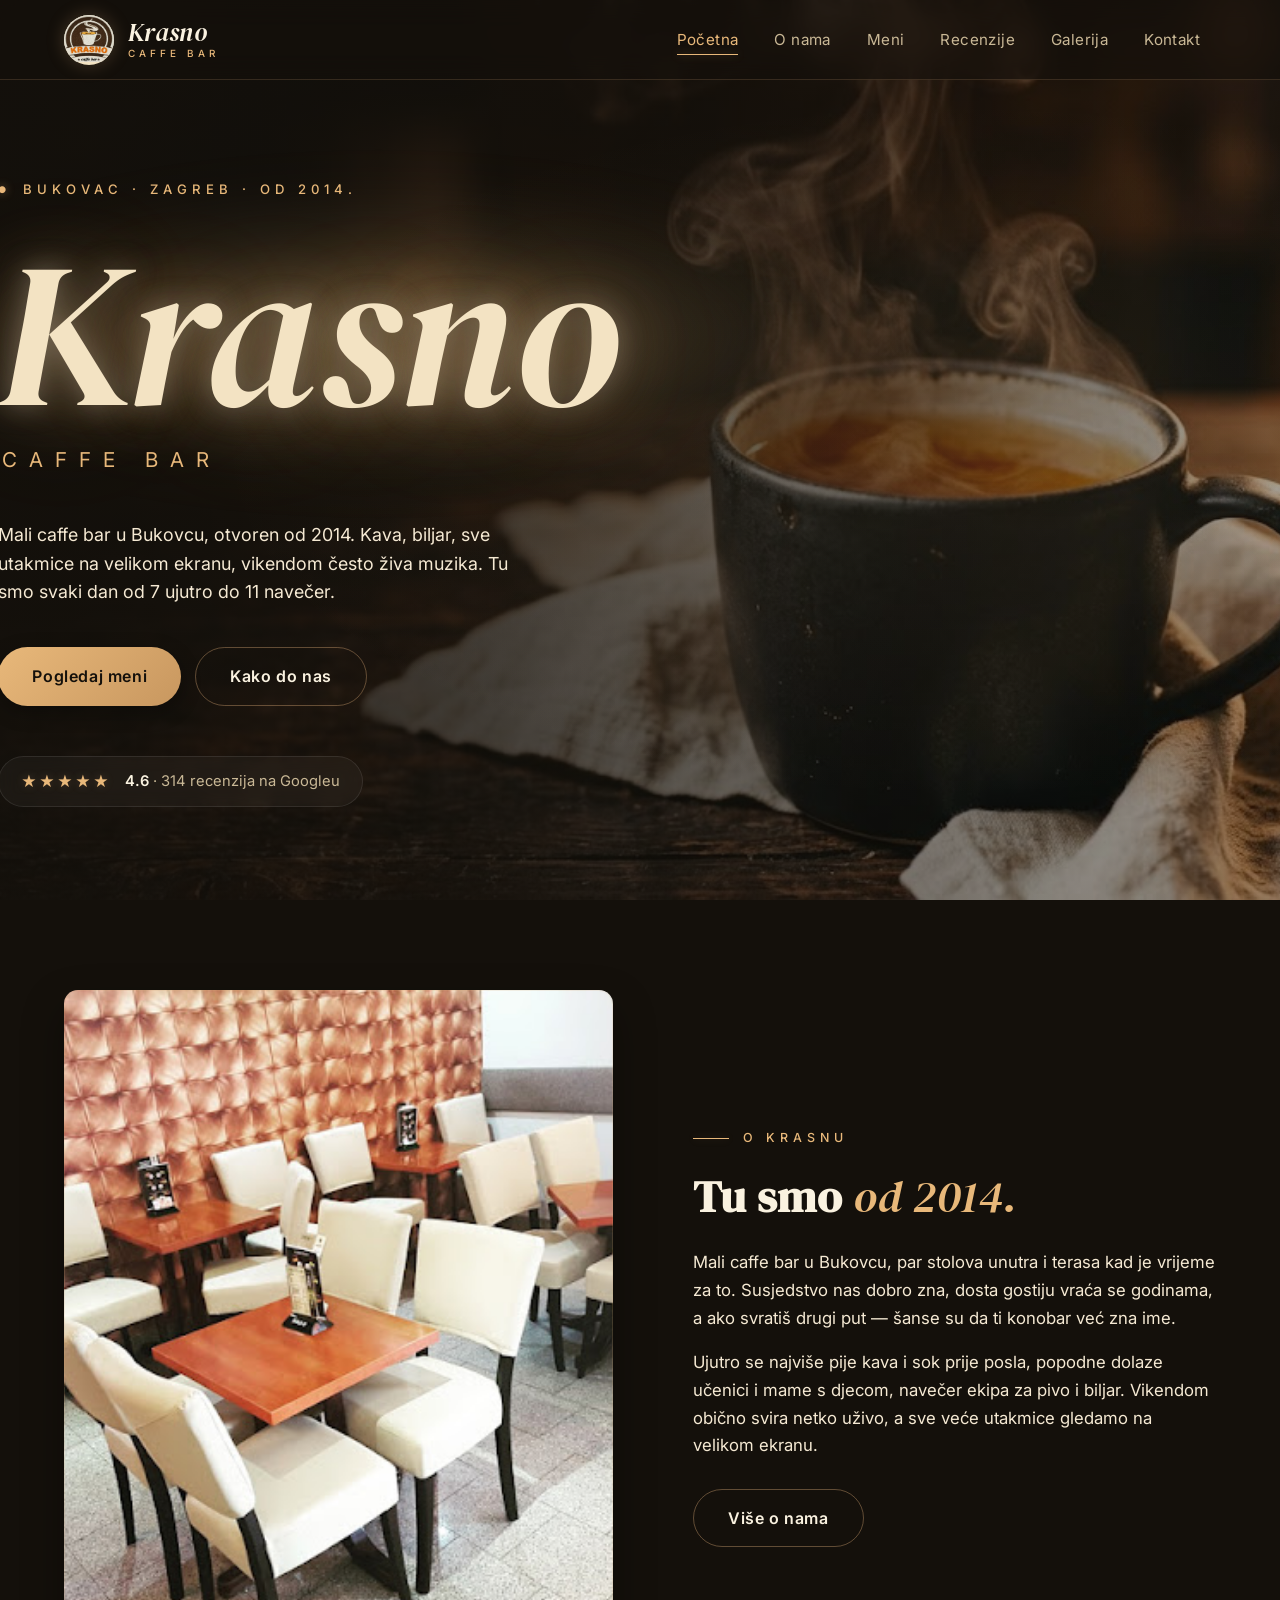
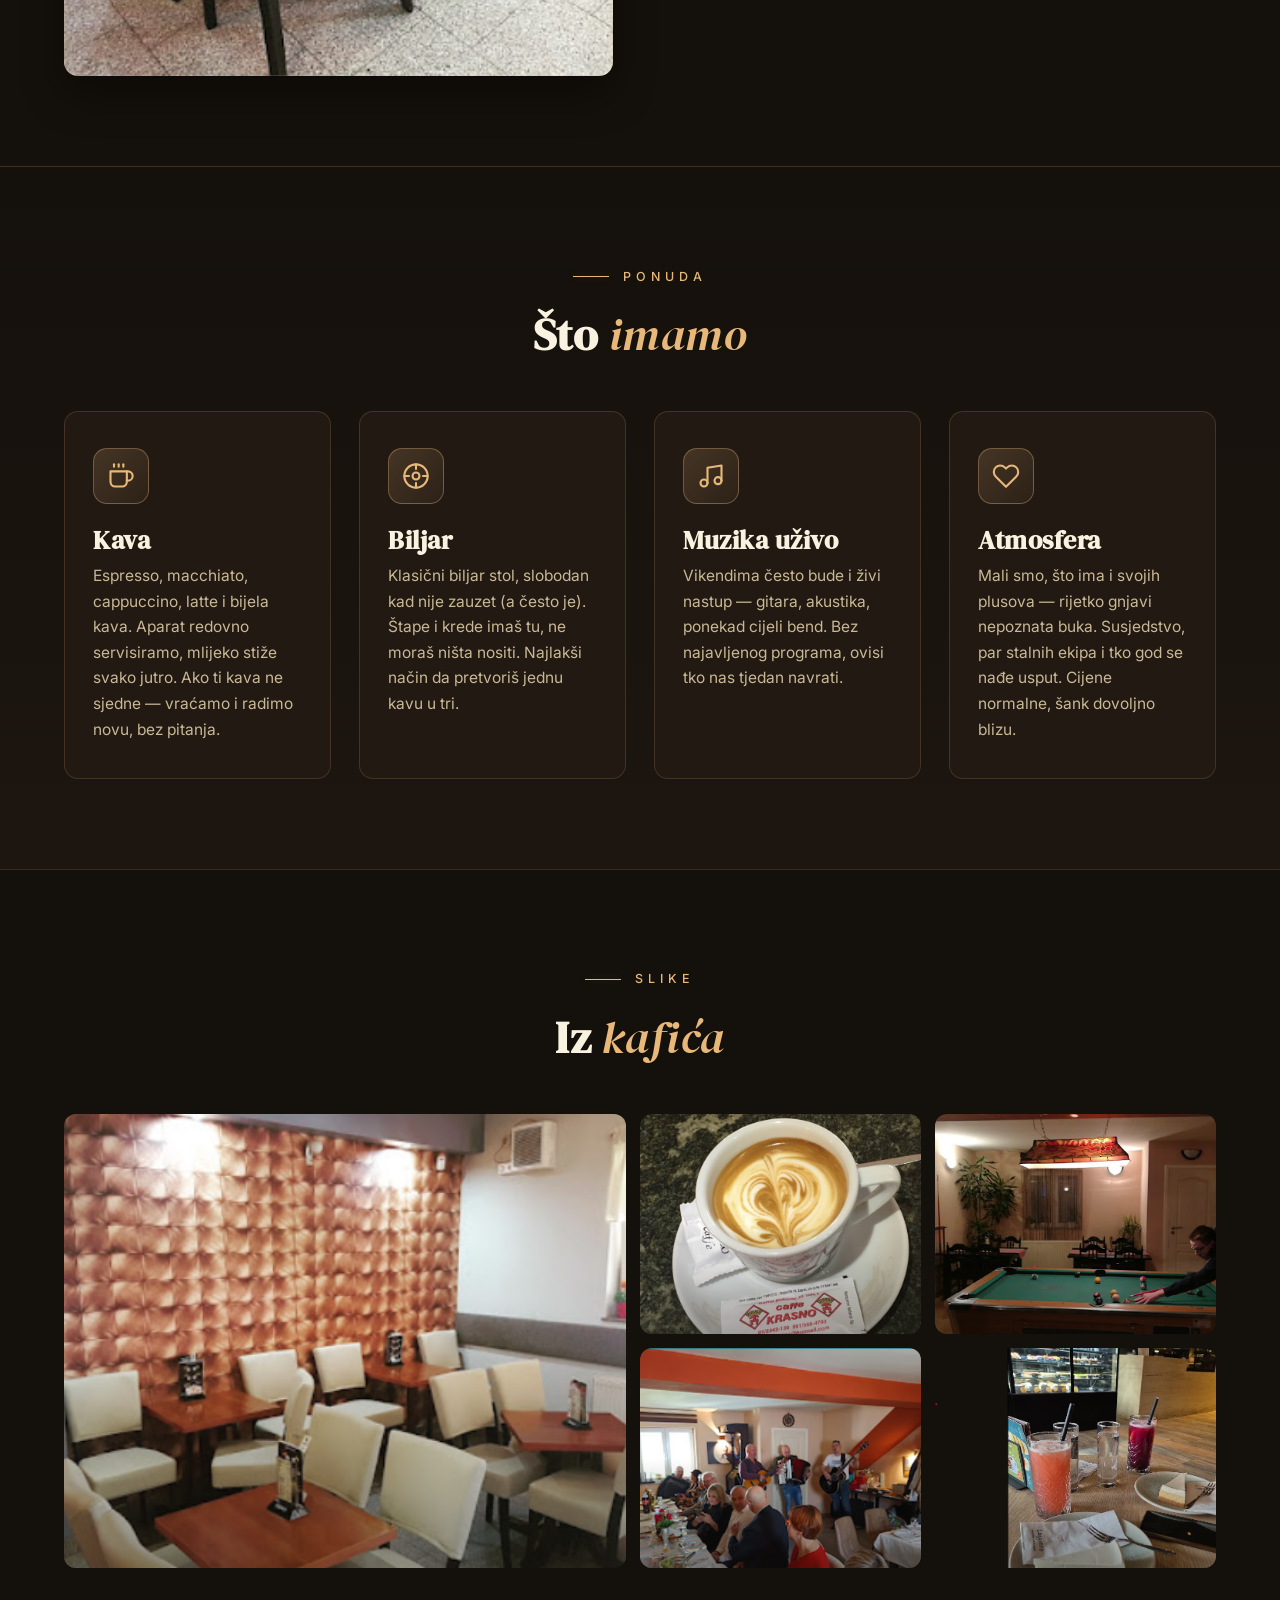
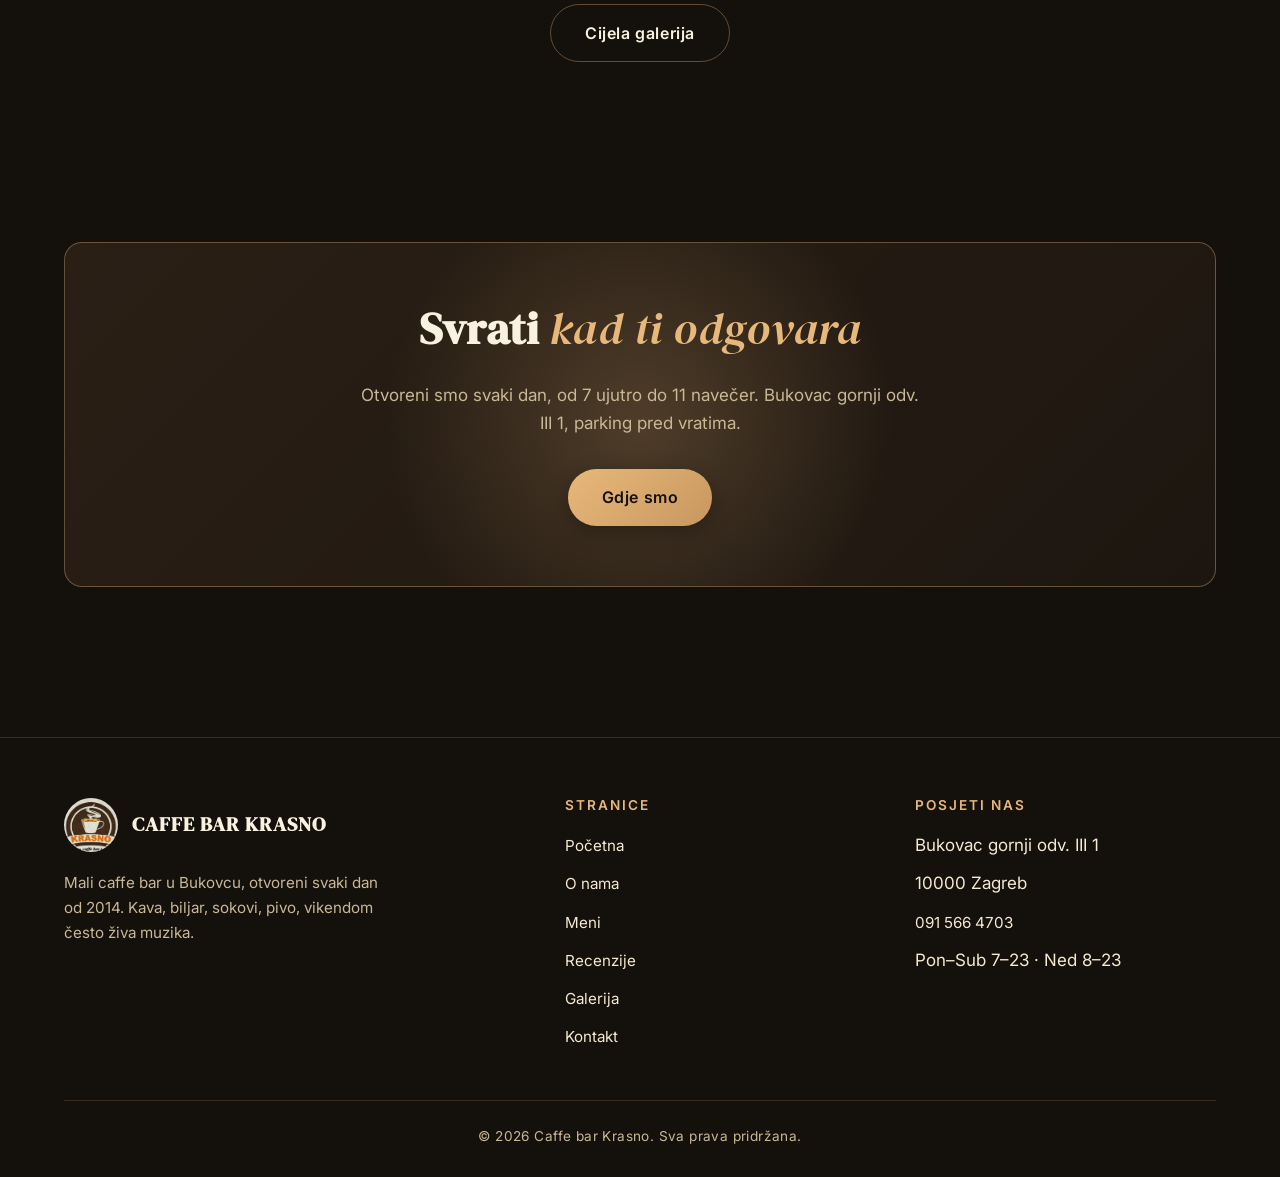
==== caffe_bar_krasno_pravi/index.html @ 18a25521 "Add files via upload" ====
<!DOCTYPE html>
<html lang="hr">
<head>
  <meta charset="UTF-8">
  <meta name="viewport" content="width=device-width, initial-scale=1.0">
  <title>Caffe bar Krasno — Bukovac, Zagreb</title>
  <meta name="description" content="Caffe bar Krasno u Bukovcu — kava, biljar, dobra glazba i ekipa koja te pamti. Otvoreno svaki dan.">
  <link rel="icon" href="logo.png">
  <link rel="apple-touch-icon" href="logo.png">
  <meta name="theme-color" content="#14100b">
  <link rel="preload" as="image" href="hero.jpg" fetchpriority="high">
  <link rel="preconnect" href="https://fonts.googleapis.com">
  <link rel="preconnect" href="https://fonts.gstatic.com" crossorigin>
  <link href="https://fonts.googleapis.com/css2?family=DM+Serif+Display:ital@0;1&family=Inter:wght@400;500;600;700&display=swap" rel="stylesheet">
  <link rel="stylesheet" href="css/style.css">
</head>
<body>

<nav class="nav">
  <div class="nav-inner">
    <a class="brand" href="index.html">
      <span class="brand-logo"><img src="logo.png" alt="Caffe bar Krasno logo"></span>
      <div class="brand-text">
        <span class="brand-name">Krasno</span>
        <span class="brand-sub">Caffe Bar</span>
      </div>
    </a>
    <ul class="nav-links" id="navLinks">
      <li><a href="index.html" class="active">Početna</a></li>
      <li><a href="o-nama.html">O nama</a></li>
      <li><a href="meni.html">Meni</a></li>
      <li><a href="recenzije.html">Recenzije</a></li>
      <li><a href="galerija.html">Galerija</a></li>
      <li><a href="kontakt.html">Kontakt</a></li>
    </ul>
    <button class="menu-toggle" aria-label="Otvori meni" aria-expanded="false" aria-controls="navLinks">
      <span></span><span></span><span></span>
    </button>
  </div>
</nav>

<header class="hero">
  <div class="container">
    <div class="hero-content">
      <span class="hero-eyebrow">Bukovac · Zagreb · Od 2014.</span>
      <h1>Krasno</h1>
      <span class="hero-subtitle">Caffe Bar</span>
      <p class="hero-sub">Mali caffe bar u Bukovcu, otvoren od 2014. Kava, biljar, sve utakmice na velikom ekranu, vikendom često živa muzika. Tu smo svaki dan od 7 ujutro do 11 navečer.</p>
      <div class="hero-cta">
        <a href="meni.html" class="btn btn-primary">Pogledaj meni</a>
        <a href="kontakt.html" class="btn btn-ghost">Kako do nas</a>
      </div>
      <div class="hero-rating">
        <div class="rating-stars">★★★★★</div>
        <div class="rating-text"><strong>4.6</strong> · 314 recenzija na Googleu</div>
      </div>
    </div>
  </div>
</header>

<section class="intro">
  <div class="container">
    <div class="intro-grid">
      <div class="intro-img-wrap" data-reveal>
        <img src="gallery/interior-tables.png" alt="Interijer Caffe bara Krasno">
      </div>
      <div class="intro-text" data-reveal>
        <span class="section-eyebrow">O Krasnu</span>
        <h2>Tu smo <em>od 2014.</em></h2>
        <p>Mali caffe bar u Bukovcu, par stolova unutra i terasa kad je vrijeme za to. Susjedstvo nas dobro zna, dosta gostiju vraća se godinama, a ako svratiš drugi put — šanse su da ti konobar već zna ime.</p>
        <p>Ujutro se najviše pije kava i sok prije posla, popodne dolaze učenici i mame s djecom, navečer ekipa za pivo i biljar. Vikendom obično svira netko uživo, a sve veće utakmice gledamo na velikom ekranu.</p>
        <a href="o-nama.html" class="btn btn-ghost" style="margin-top: 12px;">Više o nama</a>
      </div>
    </div>
  </div>
</section>

<section class="features">
  <div class="container">
    <div class="center-text" data-reveal>
      <span class="section-eyebrow" style="justify-content:center; display:inline-flex;">Ponuda</span>
      <h2>Što <em>imamo</em></h2>
    </div>
    <div class="features-grid">
      <div class="feature-card" data-reveal>
        <div class="feature-icon">
          <svg viewBox="0 0 24 24" fill="none" stroke="currentColor" stroke-width="1.8" stroke-linecap="round" stroke-linejoin="round"><path d="M17 8h1a4 4 0 0 1 0 8h-1"/><path d="M3 8h14v9a4 4 0 0 1-4 4H7a4 4 0 0 1-4-4Z"/><line x1="6" y1="2" x2="6" y2="4"/><line x1="10" y1="2" x2="10" y2="4"/><line x1="14" y1="2" x2="14" y2="4"/></svg>
        </div>
        <h3>Kava</h3>
        <p>Espresso, macchiato, cappuccino, latte i bijela kava. Aparat redovno servisiramo, mlijeko stiže svako jutro. Ako ti kava ne sjedne — vraćamo i radimo novu, bez pitanja.</p>
      </div>
      <div class="feature-card" data-reveal>
        <div class="feature-icon">
          <svg viewBox="0 0 24 24" fill="none" stroke="currentColor" stroke-width="1.8" stroke-linecap="round" stroke-linejoin="round"><circle cx="12" cy="12" r="10"/><circle cx="12" cy="12" r="3"/><path d="M12 2v4M12 18v4M2 12h4M18 12h4"/></svg>
        </div>
        <h3>Biljar</h3>
        <p>Klasični biljar stol, slobodan kad nije zauzet (a često je). Štape i krede imaš tu, ne moraš ništa nositi. Najlakši način da pretvoriš jednu kavu u tri.</p>
      </div>
      <div class="feature-card" data-reveal>
        <div class="feature-icon">
          <svg viewBox="0 0 24 24" fill="none" stroke="currentColor" stroke-width="1.8" stroke-linecap="round" stroke-linejoin="round"><path d="M9 18V5l12-2v13"/><circle cx="6" cy="18" r="3"/><circle cx="18" cy="16" r="3"/></svg>
        </div>
        <h3>Muzika uživo</h3>
        <p>Vikendima često bude i živi nastup — gitara, akustika, ponekad cijeli bend. Bez najavljenog programa, ovisi tko nas tjedan navrati.</p>
      </div>
      <div class="feature-card" data-reveal>
        <div class="feature-icon">
          <svg viewBox="0 0 24 24" fill="none" stroke="currentColor" stroke-width="1.8" stroke-linecap="round" stroke-linejoin="round"><path d="M20.84 4.61a5.5 5.5 0 0 0-7.78 0L12 5.67l-1.06-1.06a5.5 5.5 0 0 0-7.78 7.78l1.06 1.06L12 21.23l7.78-7.78 1.06-1.06a5.5 5.5 0 0 0 0-7.78z"/></svg>
        </div>
        <h3>Atmosfera</h3>
        <p>Mali smo, što ima i svojih plusova — rijetko gnjavi nepoznata buka. Susjedstvo, par stalnih ekipa i tko god se nađe usput. Cijene normalne, šank dovoljno blizu.</p>
      </div>
    </div>
  </div>
</section>

<section>
  <div class="container">
    <div class="center-text" data-reveal>
      <span class="section-eyebrow" style="justify-content:center; display:inline-flex;">Slike</span>
      <h2>Iz <em>kafića</em></h2>
    </div>
    <div class="peek-grid" data-reveal>
      <a href="galerija.html"><img src="gallery/interior-wall.png" alt="Interijer"></a>
      <a href="galerija.html"><img src="gallery/latte-heart.png" alt="Latte art"></a>
      <a href="galerija.html"><img src="gallery/billiard.png" alt="Biljar"></a>
      <a href="galerija.html"><img src="gallery/live-music.png" alt="Živa glazba"></a>
      <a href="galerija.html"><img src="gallery/juices-cake.png" alt="Sokovi i kolač"></a>
    </div>
    <div class="center-text" style="margin-top: 36px;">
      <a href="galerija.html" class="btn btn-ghost">Cijela galerija</a>
    </div>
  </div>
</section>

<section>
  <div class="container">
    <div class="cta-banner" data-reveal>
      <h2>Svrati <em>kad ti odgovara</em></h2>
      <p>Otvoreni smo svaki dan, od 7 ujutro do 11 navečer. Bukovac gornji odv. III 1, parking pred vratima.</p>
      <a href="kontakt.html" class="btn btn-primary">Gdje smo</a>
    </div>
  </div>
</section>

<footer class="footer">
  <div class="container">
    <div class="footer-grid">
      <div>
        <div class="footer-brand-block">
          <img src="logo.png" alt="Krasno logo">
          <strong>Caffe bar Krasno</strong>
        </div>
        <p>Mali caffe bar u Bukovcu, otvoreni svaki dan od 2014. Kava, biljar, sokovi, pivo, vikendom često živa muzika.</p>
      </div>
      <div>
        <h4>Stranice</h4>
        <ul>
          <li><a href="index.html">Početna</a></li>
          <li><a href="o-nama.html">O nama</a></li>
          <li><a href="meni.html">Meni</a></li>
          <li><a href="recenzije.html">Recenzije</a></li>
          <li><a href="galerija.html">Galerija</a></li>
          <li><a href="kontakt.html">Kontakt</a></li>
        </ul>
      </div>
      <div>
        <h4>Posjeti nas</h4>
        <ul>
          <li>Bukovac gornji odv. III 1</li>
          <li>10000 Zagreb</li>
          <li><a href="tel:+385915664703">091 566 4703</a></li>
          <li>Pon–Sub 7–23 · Ned 8–23</li>
        </ul>
      </div>
    </div>
    <div class="footer-bottom">
      © <span id="year"></span> Caffe bar Krasno. Sva prava pridržana.
    </div>
  </div>
</footer>

<script defer src="js/main.js"></script>
<script>document.getElementById('year').textContent = new Date().getFullYear();</script>
</body>
</html>
---- caffe_bar_krasno_pravi/css/style.css ----
/* ============================================
   Caffe bar Krasno — Stilski list
   ============================================ */

:root {
  --bg-deep: #14100b;
  --bg-dark: #1d1610;
  --bg-medium: #2a1f15;
  --bg-card: #221912;
  --cream: #f3e3c3;
  --cream-soft: #faf2e0;
  --cream-dim: #e8d4ac;
  --amber: #d4a574;
  --amber-bright: #e8b87a;
  --gold: #c8975f;
  --gold-deep: #a87842;
  --text-on-dark: #f5e9d3;
  --text-on-dark-muted: #c9b896;
  --text-on-light: #2a1f15;
  --text-on-light-muted: #6b563f;
  --accent: #8b6f47;
  --line: rgba(212, 165, 116, 0.18);
  --line-strong: rgba(212, 165, 116, 0.4);
  --glow: rgba(232, 184, 122, 0.45);
  --glow-soft: rgba(232, 184, 122, 0.22);
  --shadow-card: 0 18px 40px rgba(0, 0, 0, 0.35);

  --font-serif: 'DM Serif Display', Georgia, serif;
  --font-sans: 'Inter', system-ui, -apple-system, 'Segoe UI', Roboto, sans-serif;

  --maxw: 1200px;
  --nav-h: 80px;
}

* { box-sizing: border-box; }

html { scroll-behavior: smooth; }

body {
  margin: 0;
  font-family: var(--font-sans);
  background: var(--bg-deep);
  color: var(--text-on-dark);
  line-height: 1.65;
  font-size: 17px;
  -webkit-font-smoothing: antialiased;
  -moz-osx-font-smoothing: grayscale;
  overflow-x: hidden;
}

img { max-width: 100%; display: block; }

a { color: var(--amber-bright); text-decoration: none; transition: color 0.25s ease; }
a:hover { color: var(--cream-soft); }

h1, h2, h3, h4 {
  font-family: var(--font-serif);
  font-weight: 600;
  color: var(--cream-soft);
  letter-spacing: 0.5px;
  margin: 0 0 0.6em;
  line-height: 1.15;
}

h1 { font-size: clamp(2.4rem, 6vw, 4.5rem); }
h2 { font-size: clamp(1.9rem, 4vw, 2.8rem); }
h3 { font-size: clamp(1.3rem, 2.5vw, 1.6rem); }

p { margin: 0 0 1em; }

.container {
  width: 100%;
  max-width: var(--maxw);
  margin: 0 auto;
  padding: 0 24px;
}

/* ============= NAVBAR ============= */
.nav {
  position: fixed;
  top: 0; left: 0; right: 0;
  z-index: 100;
  height: var(--nav-h);
  background: rgba(20, 16, 11, 0.65);
  backdrop-filter: blur(14px);
  -webkit-backdrop-filter: blur(14px);
  border-bottom: 1px solid var(--line);
  transition: background 0.3s ease, border-color 0.3s ease;
}
.nav.scrolled {
  background: rgba(20, 16, 11, 0.92);
  border-bottom-color: var(--line-strong);
}
.nav-inner {
  height: 100%;
  display: flex;
  align-items: center;
  justify-content: space-between;
  max-width: var(--maxw);
  margin: 0 auto;
  padding: 0 24px;
}
.brand {
  display: flex;
  align-items: center;
  gap: 14px;
  text-decoration: none;
}
.brand-logo {
  width: 50px;
  height: 50px;
  border-radius: 50%;
  overflow: hidden;
  background: var(--cream);
  box-shadow: 0 0 18px rgba(212, 165, 116, 0.25);
  flex-shrink: 0;
  position: relative;
}
.brand-logo img {
  position: absolute;
  width: 128%;
  height: 128%;
  left: 50%;
  top: 46%;
  transform: translate(-50%, -50%);
  object-fit: contain;
}
.brand-text {
  display: flex;
  flex-direction: column;
  line-height: 1;
}
.brand-name {
  font-family: var(--font-serif);
  font-style: italic;
  font-size: 1.55rem;
  font-weight: 400;
  color: var(--cream-soft);
  letter-spacing: 0.3px;
}
.brand-sub {
  font-family: var(--font-sans);
  font-size: 0.62rem;
  letter-spacing: 4px;
  text-transform: uppercase;
  color: var(--amber-bright);
  margin-top: 4px;
  font-weight: 500;
}

.nav-links {
  display: flex;
  align-items: center;
  gap: 4px;
  list-style: none;
  padding: 0;
  margin: 0;
}
.nav-links a {
  color: var(--text-on-dark-muted);
  font-size: 0.95rem;
  letter-spacing: 0.4px;
  padding: 10px 16px;
  border-radius: 8px;
  position: relative;
  transition: color 0.25s ease;
}
.nav-links a:hover { color: var(--cream-soft); }
.nav-links a.active {
  color: var(--amber-bright);
}
.nav-links a.active::after {
  content: '';
  position: absolute;
  left: 16px; right: 16px; bottom: 4px;
  height: 1px;
  background: var(--amber-bright);
  box-shadow: 0 0 8px var(--glow);
}

.menu-toggle {
  display: none;
  width: 44px; height: 44px;
  border: 1px solid var(--line-strong);
  background: transparent;
  border-radius: 10px;
  cursor: pointer;
  position: relative;
}
.menu-toggle span {
  position: absolute;
  left: 11px; right: 11px;
  height: 2px;
  background: var(--cream);
  border-radius: 2px;
  transition: transform 0.3s ease, opacity 0.2s ease, top 0.3s ease;
}
.menu-toggle span:nth-child(1) { top: 14px; }
.menu-toggle span:nth-child(2) { top: 21px; }
.menu-toggle span:nth-child(3) { top: 28px; }
.menu-toggle.open span:nth-child(1) { top: 21px; transform: rotate(45deg); }
.menu-toggle.open span:nth-child(2) { opacity: 0; }
.menu-toggle.open span:nth-child(3) { top: 21px; transform: rotate(-45deg); }

@media (max-width: 880px) {
  .menu-toggle { display: block; }
  .nav-links {
    position: fixed;
    top: var(--nav-h);
    left: 0; right: 0;
    flex-direction: column;
    align-items: stretch;
    gap: 0;
    padding: 16px;
    background: rgba(20, 16, 11, 0.98);
    backdrop-filter: blur(16px);
    border-bottom: 1px solid var(--line-strong);
    transform: translateY(-120%);
    transition: transform 0.35s ease;
  }
  .nav-links.open { transform: translateY(0); }
  .nav-links a {
    padding: 16px 18px;
    font-size: 1.05rem;
    border-radius: 10px;
  }
  .nav-links a.active::after { display: none; }
  .nav-links a.active { background: rgba(212, 165, 116, 0.1); }
}

/* ============= GUMBI ============= */
.btn {
  display: inline-flex;
  align-items: center;
  justify-content: center;
  gap: 10px;
  padding: 15px 34px;
  font-family: var(--font-sans);
  font-size: 1rem;
  font-weight: 600;
  letter-spacing: 0.6px;
  border: none;
  border-radius: 50px;
  cursor: pointer;
  text-decoration: none;
  transition: transform 0.25s ease, box-shadow 0.3s ease, background 0.3s ease;
  white-space: nowrap;
  user-select: none;
}
.btn:active { transform: translateY(0) scale(0.98); }

.btn-primary {
  background: linear-gradient(135deg, var(--amber-bright), var(--gold));
  color: var(--bg-deep);
  box-shadow: 0 6px 20px rgba(0, 0, 0, 0.3), 0 0 0 0 var(--glow-soft);
}
.btn-primary:hover {
  transform: translateY(-2px);
  box-shadow: 0 10px 30px rgba(0, 0, 0, 0.4), 0 0 25px var(--glow);
  color: var(--bg-deep);
}

.btn-ghost {
  background: transparent;
  color: var(--cream-soft);
  border: 1.5px solid var(--line-strong);
}
.btn-ghost:hover {
  border-color: var(--amber-bright);
  color: var(--amber-bright);
  box-shadow: 0 0 22px var(--glow-soft);
  transform: translateY(-2px);
}

/* ============= HERO ============= */
.hero {
  position: relative;
  min-height: 100vh;
  padding-top: var(--nav-h);
  display: flex;
  align-items: center;
  overflow: hidden;
  isolation: isolate;
}
.hero::before {
  content: '';
  position: absolute;
  inset: 0;
  background: url('../hero.jpg') center/cover no-repeat;
  z-index: -2;
}
.hero::after {
  content: '';
  position: absolute;
  inset: 0;
  background:
    radial-gradient(ellipse at 75% 50%, rgba(232, 184, 122, 0.08), transparent 55%),
    linear-gradient(105deg, rgba(20, 16, 11, 0.96) 0%, rgba(20, 16, 11, 0.78) 45%, rgba(20, 16, 11, 0.35) 100%);
  z-index: -1;
}
.hero > .container {
  max-width: 1440px;
}
.hero-content {
  max-width: 760px;
  padding: 60px 0;
}
@media (min-width: 1100px) {
  .hero-content { margin-left: -2vw; }
}
.hero-eyebrow {
  display: inline-flex;
  align-items: center;
  gap: 12px;
  font-size: 0.82rem;
  font-weight: 500;
  letter-spacing: 5px;
  text-transform: uppercase;
  color: var(--amber-bright);
  margin-bottom: 36px;
  opacity: 0;
  animation: fadeUp 0.9s 0.1s ease forwards;
}
.hero-eyebrow::before {
  content: '●';
  font-size: 0.7em;
  color: var(--amber-bright);
  text-shadow: 0 0 10px var(--glow);
  line-height: 1;
}
.hero h1 {
  font-size: clamp(5rem, 16vw, 13rem);
  margin: 0 0 12px;
  color: var(--cream);
  position: relative;
  isolation: isolate;
  font-style: italic;
  font-weight: 400;
  letter-spacing: -0.5px;
  line-height: 0.95;
  text-shadow:
    0 0 28px rgba(243, 227, 195, 0.35),
    0 0 70px rgba(232, 184, 122, 0.32),
    0 0 130px rgba(232, 184, 122, 0.2),
    0 4px 30px rgba(0, 0, 0, 0.55);
  opacity: 0;
  animation: fadeUp 1s 0.25s ease forwards;
}
.hero h1::before {
  content: '';
  position: absolute;
  inset: -16% -12%;
  background: radial-gradient(ellipse at center, rgba(232, 184, 122, 0.42) 0%, rgba(232, 184, 122, 0.16) 38%, transparent 68%);
  z-index: -1;
  filter: blur(40px);
  pointer-events: none;
  animation: glowPulse 6s ease-in-out infinite;
}
@keyframes glowPulse {
  0%, 100% { opacity: 0.85; transform: scale(1); }
  50%      { opacity: 1; transform: scale(1.06); }
}
.hero-subtitle {
  display: block;
  font-family: var(--font-sans);
  font-size: clamp(1rem, 1.6vw, 1.4rem);
  letter-spacing: 12px;
  text-transform: uppercase;
  color: var(--amber-bright);
  font-weight: 400;
  margin-bottom: 44px;
  padding-left: 4px;
  opacity: 0;
  animation: fadeUp 1s 0.4s ease forwards;
}
.hero-sub {
  font-size: clamp(1rem, 1.4vw, 1.15rem);
  color: var(--text-on-dark);
  max-width: 520px;
  margin-bottom: 40px;
  line-height: 1.6;
  opacity: 0;
  animation: fadeUp 1s 0.55s ease forwards;
}
.hero-cta {
  display: flex;
  gap: 14px;
  flex-wrap: wrap;
  opacity: 0;
  animation: fadeUp 1s 0.7s ease forwards;
}
.hero-rating {
  display: inline-flex;
  align-items: center;
  gap: 14px;
  background: rgba(255, 255, 255, 0.035);
  border: 1px solid rgba(255, 255, 255, 0.09);
  padding: 12px 22px;
  border-radius: 50px;
  margin-top: 50px;
  backdrop-filter: blur(8px);
  -webkit-backdrop-filter: blur(8px);
  opacity: 0;
  animation: fadeUp 1s 0.85s ease forwards;
}
.rating-stars {
  color: var(--amber-bright);
  letter-spacing: 2px;
  font-size: 0.95rem;
  text-shadow: 0 0 10px var(--glow-soft);
}
.rating-text {
  font-size: 0.92rem;
  color: var(--text-on-dark-muted);
}
.rating-text strong {
  color: var(--cream-soft);
  font-weight: 600;
}

@keyframes fadeUp {
  from { opacity: 0; transform: translateY(24px); }
  to   { opacity: 1; transform: translateY(0); }
}

/* ============= STRANI HEADER ============= */
.page-head {
  padding: calc(var(--nav-h) + 80px) 0 60px;
  background:
    radial-gradient(ellipse at top, rgba(212, 165, 116, 0.12), transparent 60%),
    var(--bg-deep);
  text-align: center;
  border-bottom: 1px solid var(--line);
}
.page-head .eyebrow {
  display: inline-block;
  font-size: 0.8rem;
  font-weight: 500;
  letter-spacing: 4px;
  text-transform: uppercase;
  color: var(--amber-bright);
  margin-bottom: 18px;
}
.page-head h1 {
  font-size: clamp(2.4rem, 5vw, 3.6rem);
  margin: 0;
}
.page-head p {
  margin-top: 16px;
  color: var(--text-on-dark-muted);
  max-width: 620px;
  margin-left: auto;
  margin-right: auto;
}

/* ============= SEKCIJE ============= */
section { padding: 90px 0; }

.section-eyebrow {
  display: inline-flex;
  align-items: center;
  gap: 14px;
  font-size: 0.78rem;
  font-weight: 500;
  letter-spacing: 5px;
  text-transform: uppercase;
  color: var(--amber-bright);
  margin-bottom: 22px;
}
.section-eyebrow::before {
  content: '';
  width: 36px; height: 1px;
  background: var(--amber-bright);
  box-shadow: 0 0 8px var(--glow-soft);
}

h2 em, h1 em {
  font-style: italic;
  color: var(--amber-bright);
  font-weight: 400;
}

/* ============= POČETNA — INTRO ============= */
.intro-grid {
  display: grid;
  grid-template-columns: 1.05fr 1fr;
  gap: 80px;
  align-items: center;
}
.intro-img-wrap {
  position: relative;
  aspect-ratio: 4 / 5;
  border-radius: 14px;
  overflow: hidden;
  box-shadow: var(--shadow-card);
}
.intro-img-wrap img {
  width: 100%; height: 100%;
  object-fit: cover;
  transition: transform 0.8s ease;
}
.intro-img-wrap:hover img { transform: scale(1.04); }
.intro-img-wrap::after {
  content: '';
  position: absolute;
  inset: 0;
  border: 1px solid var(--line);
  border-radius: 14px;
  pointer-events: none;
}
.intro-text h2 em { color: var(--amber-bright); font-style: italic; font-weight: 400; }
.intro-text p { color: var(--text-on-dark); font-size: 1.05rem; }

@media (max-width: 880px) {
  .intro-grid { grid-template-columns: 1fr; gap: 40px; }
  .intro-img-wrap { aspect-ratio: 4 / 3; }
}

/* ============= POČETNA — FEATURES ============= */
.features {
  background: linear-gradient(180deg, var(--bg-deep), var(--bg-dark));
  border-top: 1px solid var(--line);
  border-bottom: 1px solid var(--line);
}
.features-grid {
  display: grid;
  grid-template-columns: repeat(auto-fit, minmax(240px, 1fr));
  gap: 28px;
  margin-top: 50px;
}
.feature-card {
  background: var(--bg-card);
  border: 1px solid var(--line);
  border-radius: 14px;
  padding: 36px 28px;
  transition: transform 0.35s ease, border-color 0.3s ease, box-shadow 0.35s ease;
}
.feature-card:hover {
  transform: translateY(-6px);
  border-color: var(--line-strong);
  box-shadow: 0 18px 40px rgba(0, 0, 0, 0.4), 0 0 30px var(--glow-soft);
}
.feature-icon {
  width: 56px; height: 56px;
  border-radius: 14px;
  background: linear-gradient(135deg, rgba(232, 184, 122, 0.18), rgba(212, 165, 116, 0.06));
  border: 1px solid var(--line-strong);
  display: flex;
  align-items: center;
  justify-content: center;
  color: var(--amber-bright);
  margin-bottom: 22px;
}
.feature-icon svg { width: 28px; height: 28px; }
.feature-card h3 { color: var(--cream-soft); margin-bottom: 8px; }
.feature-card p { color: var(--text-on-dark-muted); margin: 0; font-size: 0.97rem; }

/* ============= POČETNA — VITRINE / PEEK ============= */
.peek-grid {
  display: grid;
  grid-template-columns: 2fr 1fr 1fr;
  grid-template-rows: 220px 220px;
  gap: 14px;
  margin-top: 50px;
}
.peek-grid > a {
  position: relative;
  border-radius: 12px;
  overflow: hidden;
  display: block;
}
.peek-grid img {
  width: 100%; height: 100%;
  object-fit: cover;
  transition: transform 0.6s ease;
}
.peek-grid > a::after {
  content: '';
  position: absolute;
  inset: 0;
  background: linear-gradient(180deg, transparent 50%, rgba(20, 16, 11, 0.55));
  opacity: 0.7;
  transition: opacity 0.3s ease;
}
.peek-grid > a:hover img { transform: scale(1.06); }
.peek-grid > a:hover::after { opacity: 0.4; }
.peek-grid > a:nth-child(1) { grid-row: span 2; }

@media (max-width: 880px) {
  .peek-grid {
    grid-template-columns: 1fr 1fr;
    grid-template-rows: 180px 180px 180px;
  }
  .peek-grid > a:nth-child(1) { grid-row: span 1; grid-column: span 2; height: 220px; }
}

/* ============= CTA BANNER ============= */
.cta-banner {
  background: linear-gradient(135deg, var(--bg-medium), var(--bg-dark));
  border: 1px solid var(--line-strong);
  border-radius: 18px;
  padding: 60px 48px;
  text-align: center;
  position: relative;
  overflow: hidden;
}
.cta-banner::before {
  content: '';
  position: absolute;
  top: -120px; left: 50%;
  transform: translateX(-50%);
  width: 600px; height: 600px;
  background: radial-gradient(circle, var(--glow-soft), transparent 60%);
  pointer-events: none;
}
.cta-banner h2 { position: relative; }
.cta-banner p { position: relative; color: var(--text-on-dark-muted); max-width: 560px; margin: 0 auto 32px; }
.cta-banner .btn { position: relative; }

/* ============= O NAMA ============= */
.about-grid {
  display: grid;
  grid-template-columns: 1fr 1.1fr;
  gap: 80px;
  align-items: center;
}
.about-img {
  position: relative;
  border-radius: 16px;
  overflow: hidden;
  aspect-ratio: 4/5;
  box-shadow: var(--shadow-card);
}
.about-img img { width: 100%; height: 100%; object-fit: cover; }
.about-text p { color: var(--text-on-dark); font-size: 1.05rem; }
.about-stats {
  display: grid;
  grid-template-columns: repeat(3, 1fr);
  gap: 32px;
  margin-top: 44px;
  padding-top: 40px;
  border-top: 1px solid var(--line);
}
.about-stats strong {
  display: block;
  font-family: var(--font-serif);
  font-size: clamp(2.5rem, 4vw, 3.4rem);
  color: var(--cream-soft);
  font-weight: 400;
  line-height: 1;
  margin-bottom: 12px;
}
.about-stats span {
  display: block;
  font-size: 0.72rem;
  letter-spacing: 3px;
  text-transform: uppercase;
  color: var(--text-on-dark-muted);
  font-weight: 500;
}

@media (max-width: 880px) {
  .about-grid { grid-template-columns: 1fr; gap: 40px; }
}

/* ============= MENI ============= */
.menu-tabs {
  display: flex;
  flex-wrap: wrap;
  justify-content: center;
  gap: 8px;
  margin-bottom: 50px;
}
.menu-tab {
  background: transparent;
  border: 1px solid var(--line);
  color: var(--text-on-dark-muted);
  padding: 10px 22px;
  border-radius: 50px;
  font-size: 0.92rem;
  font-family: var(--font-sans);
  letter-spacing: 0.4px;
  cursor: pointer;
  transition: all 0.25s ease;
}
.menu-tab:hover {
  color: var(--cream-soft);
  border-color: var(--line-strong);
}
.menu-tab.active {
  background: linear-gradient(135deg, var(--amber-bright), var(--gold));
  color: var(--bg-deep);
  border-color: transparent;
  box-shadow: 0 0 22px var(--glow-soft);
}

.menu-section { display: none; animation: fadeUp 0.4s ease; }
.menu-section.active { display: block; }

.menu-list {
  display: grid;
  grid-template-columns: repeat(auto-fit, minmax(320px, 1fr));
  gap: 8px 60px;
  max-width: 980px;
  margin: 0 auto;
}
.menu-item {
  display: flex;
  align-items: baseline;
  justify-content: space-between;
  gap: 24px;
  padding: 18px 0;
  border-bottom: 1px solid var(--line);
}
.menu-item-name {
  font-family: var(--font-serif);
  font-size: 1.2rem;
  color: var(--cream-soft);
  font-weight: 400;
}
.menu-item-dots { display: none; }
.menu-item-price {
  font-family: var(--font-serif);
  font-size: 1.15rem;
  color: var(--amber-bright);
  font-weight: 400;
  white-space: nowrap;
}
.menu-item-desc {
  width: 100%;
  font-size: 0.88rem;
  color: var(--text-on-dark-muted);
  margin: 4px 0 0;
}

/* ============= RECENZIJE CAROUSEL ============= */
.reviews-wrap {
  position: relative;
  max-width: 1100px;
  margin: 0 auto;
  padding: 30px 0 0;
}
.reviews-stage {
  position: relative;
  height: 440px;
  perspective: 1400px;
}
.review-card {
  position: absolute;
  top: 50%; left: 50%;
  width: 460px;
  max-width: 90vw;
  background: var(--bg-card);
  border: 1px solid var(--line);
  border-radius: 16px;
  padding: 36px 32px;
  transition: all 0.55s cubic-bezier(0.4, 0, 0.2, 1);
  box-shadow: var(--shadow-card);
  cursor: pointer;
}
.review-card[data-pos="center"] {
  transform: translate(-50%, -50%) scale(1);
  z-index: 3;
  opacity: 1;
  border-color: var(--line-strong);
  box-shadow: 0 25px 60px rgba(0, 0, 0, 0.45), 0 0 35px var(--glow-soft);
}
.review-card[data-pos="left"] {
  transform: translate(calc(-50% - 340px), -50%) scale(0.82);
  z-index: 2;
  opacity: 0.55;
}
.review-card[data-pos="right"] {
  transform: translate(calc(-50% + 340px), -50%) scale(0.82);
  z-index: 2;
  opacity: 0.55;
}
.review-card[data-pos="hidden"] {
  transform: translate(-50%, -50%) scale(0.7);
  z-index: 1;
  opacity: 0;
  pointer-events: none;
}
.review-stars {
  color: var(--amber-bright);
  letter-spacing: 4px;
  font-size: 1.1rem;
  margin-bottom: 18px;
  text-shadow: 0 0 10px var(--glow-soft);
}
.review-text {
  font-family: var(--font-serif);
  font-style: italic;
  font-size: 1.15rem;
  color: var(--cream-soft);
  line-height: 1.55;
  margin: 0 0 24px;
  position: relative;
}
.review-text::before {
  content: '"';
  font-size: 4.5rem;
  position: absolute;
  top: -30px; left: -8px;
  color: var(--amber);
  opacity: 0.25;
  font-family: Georgia, serif;
}
.review-author {
  display: flex;
  align-items: center;
  gap: 14px;
  padding-top: 18px;
  border-top: 1px solid var(--line);
}
.review-avatar {
  width: 42px; height: 42px;
  border-radius: 50%;
  background: linear-gradient(135deg, var(--amber-bright), var(--gold-deep));
  color: var(--bg-deep);
  display: flex;
  align-items: center;
  justify-content: center;
  font-family: var(--font-serif);
  font-weight: 700;
  font-size: 1.1rem;
}
.review-name { font-weight: 600; color: var(--cream-soft); display: block; font-size: 0.98rem; }
.review-source { font-size: 0.8rem; color: var(--text-on-dark-muted); letter-spacing: 0.4px; }

.reviews-controls {
  display: flex;
  align-items: center;
  justify-content: center;
  gap: 22px;
  margin-top: 30px;
}
.review-btn {
  width: 50px; height: 50px;
  border-radius: 50%;
  background: var(--bg-card);
  border: 1px solid var(--line-strong);
  color: var(--cream-soft);
  cursor: pointer;
  display: flex;
  align-items: center;
  justify-content: center;
  transition: all 0.25s ease;
}
.review-btn:hover {
  background: linear-gradient(135deg, var(--amber-bright), var(--gold));
  color: var(--bg-deep);
  border-color: transparent;
  box-shadow: 0 0 22px var(--glow);
  transform: translateY(-2px);
}
.review-btn:active { transform: scale(0.95); }
.review-btn svg { width: 22px; height: 22px; }
.review-dots {
  display: flex;
  gap: 8px;
}
.review-dot {
  width: 8px; height: 8px;
  border-radius: 50%;
  background: var(--line-strong);
  border: none;
  cursor: pointer;
  padding: 0;
  transition: all 0.25s ease;
}
.review-dot.active {
  background: var(--amber-bright);
  box-shadow: 0 0 10px var(--glow);
  width: 24px;
  border-radius: 4px;
}

.reviews-summary {
  text-align: center;
  margin-bottom: 60px;
  display: flex;
  justify-content: center;
  align-items: center;
  gap: 28px;
  flex-wrap: wrap;
}
.summary-score {
  font-family: var(--font-serif);
  font-size: 4rem;
  font-weight: 600;
  color: var(--amber-bright);
  line-height: 1;
  text-shadow: 0 0 30px var(--glow-soft);
}
.summary-meta { text-align: left; }
.summary-stars {
  color: var(--amber-bright);
  letter-spacing: 6px;
  font-size: 1.3rem;
  margin-bottom: 4px;
}
.summary-meta span {
  display: block;
  font-size: 0.9rem;
  color: var(--text-on-dark-muted);
  letter-spacing: 0.5px;
}

@media (max-width: 880px) {
  .reviews-stage { height: 480px; }
  .review-card[data-pos="left"],
  .review-card[data-pos="right"] {
    opacity: 0;
    pointer-events: none;
  }
}

/* ============= GALERIJA ============= */
.gallery-grid {
  display: grid;
  grid-template-columns: repeat(3, 1fr);
  gap: 14px;
}
.gallery-item {
  position: relative;
  aspect-ratio: 4 / 3;
  overflow: hidden;
  border-radius: 12px;
  cursor: pointer;
  background: var(--bg-card);
  border: 1px solid var(--line);
  transition: border-color 0.3s ease, box-shadow 0.3s ease;
}
.gallery-item img {
  width: 100%; height: 100%;
  object-fit: cover;
  transition: transform 0.6s ease;
}
.gallery-item::after {
  content: '';
  position: absolute;
  inset: 0;
  background: linear-gradient(180deg, transparent 50%, rgba(20, 16, 11, 0.5));
  opacity: 0;
  transition: opacity 0.3s ease;
}
.gallery-item:hover {
  border-color: var(--line-strong);
  box-shadow: 0 14px 35px rgba(0, 0, 0, 0.4), 0 0 25px var(--glow-soft);
}
.gallery-item:hover img { transform: scale(1.06); }
.gallery-item:hover::after { opacity: 1; }

@media (max-width: 880px) {
  .gallery-grid { grid-template-columns: repeat(2, 1fr); gap: 10px; }
}
@media (max-width: 520px) {
  .gallery-grid { grid-template-columns: 1fr; }
}

/* ============= LIGHTBOX ============= */
.lightbox {
  position: fixed;
  inset: 0;
  background: rgba(10, 7, 4, 0.95);
  display: none;
  align-items: center;
  justify-content: center;
  z-index: 200;
  padding: 24px;
  cursor: zoom-out;
  animation: fadeIn 0.25s ease;
}
.lightbox.open { display: flex; }
.lightbox img {
  max-width: 90vw;
  max-height: 88vh;
  border-radius: 8px;
  box-shadow: 0 0 60px rgba(0, 0, 0, 0.7);
}
.lightbox-close {
  position: absolute;
  top: 24px; right: 24px;
  width: 48px; height: 48px;
  border-radius: 50%;
  border: 1px solid var(--line-strong);
  background: rgba(20, 16, 11, 0.7);
  color: var(--cream-soft);
  font-size: 1.6rem;
  cursor: pointer;
  display: flex;
  align-items: center;
  justify-content: center;
  transition: all 0.25s ease;
}
.lightbox-close:hover {
  background: var(--amber-bright);
  color: var(--bg-deep);
  box-shadow: 0 0 20px var(--glow);
}

@keyframes fadeIn { from {opacity:0} to {opacity:1} }

/* ============= KONTAKT ============= */
.contact-grid {
  display: grid;
  grid-template-columns: 1fr 1fr;
  gap: 50px;
  align-items: stretch;
}
.contact-info {
  background: var(--bg-card);
  border: 1px solid var(--line);
  border-radius: 16px;
  padding: 44px;
}
.contact-row {
  display: flex;
  align-items: flex-start;
  gap: 20px;
  padding: 22px 0;
  border-bottom: 1px solid var(--line);
}
.contact-row:last-of-type { border-bottom: none; }
.contact-row:first-of-type { padding-top: 0; }
.contact-icon {
  width: 48px; height: 48px;
  flex: 0 0 auto;
  border-radius: 12px;
  background: linear-gradient(135deg, rgba(232, 184, 122, 0.18), rgba(212, 165, 116, 0.06));
  border: 1px solid var(--line-strong);
  color: var(--amber-bright);
  display: flex;
  align-items: center;
  justify-content: center;
}
.contact-icon svg { width: 22px; height: 22px; }
.contact-row strong {
  display: block;
  color: var(--cream-soft);
  font-size: 1rem;
  margin-bottom: 4px;
  font-weight: 600;
  letter-spacing: 0.3px;
}
.contact-row a, .contact-row p {
  color: var(--text-on-dark);
  margin: 0;
  font-size: 1rem;
  line-height: 1.55;
}
.contact-row a:hover { color: var(--amber-bright); }

.hours-list { list-style: none; padding: 0; margin: 0; }
.hours-list li {
  display: flex;
  justify-content: space-between;
  padding: 4px 0;
  color: var(--text-on-dark);
  font-size: 0.97rem;
}
.hours-list li.today {
  color: var(--amber-bright);
  font-weight: 600;
}
.hours-list .day { color: var(--text-on-dark-muted); }
.hours-list li.today .day { color: var(--amber-bright); }

.contact-socials {
  display: flex;
  gap: 12px;
  margin-top: 24px;
}
.social-btn {
  width: 48px; height: 48px;
  border-radius: 12px;
  background: var(--bg-card);
  border: 1px solid var(--line-strong);
  color: var(--cream-soft);
  display: flex;
  align-items: center;
  justify-content: center;
  transition: all 0.25s ease;
}
.social-btn:hover {
  background: linear-gradient(135deg, var(--amber-bright), var(--gold));
  color: var(--bg-deep);
  box-shadow: 0 0 22px var(--glow);
  transform: translateY(-2px);
}
.social-btn svg { width: 22px; height: 22px; }

/* Pill action buttons (kontakt) */
.contact-pills {
  display: flex;
  flex-wrap: wrap;
  gap: 10px;
  margin-top: 28px;
}
.pill-btn {
  display: inline-flex;
  align-items: center;
  gap: 10px;
  padding: 12px 20px;
  border-radius: 50px;
  background: rgba(255, 255, 255, 0.035);
  border: 1px solid var(--line-strong);
  color: var(--cream-soft);
  font-family: var(--font-sans);
  font-size: 0.93rem;
  font-weight: 500;
  letter-spacing: 0.3px;
  text-decoration: none;
  transition: transform 0.25s ease, box-shadow 0.3s ease, background 0.3s ease, color 0.25s ease, border-color 0.3s ease;
  white-space: nowrap;
  cursor: pointer;
}
.pill-btn svg {
  width: 17px;
  height: 17px;
  flex-shrink: 0;
}
.pill-btn:hover {
  background: linear-gradient(135deg, var(--amber-bright), var(--gold));
  color: var(--bg-deep);
  border-color: transparent;
  box-shadow: 0 0 22px var(--glow), 0 6px 18px rgba(0, 0, 0, 0.25);
  transform: translateY(-2px);
}
.pill-btn:active { transform: translateY(0) scale(0.98); }
.pill-btn--primary {
  background: linear-gradient(135deg, var(--amber-bright), var(--gold));
  color: var(--bg-deep);
  border-color: transparent;
  box-shadow: 0 4px 14px rgba(0, 0, 0, 0.25);
}
.pill-btn--primary:hover {
  box-shadow: 0 0 28px var(--glow), 0 8px 22px rgba(0, 0, 0, 0.3);
  color: var(--bg-deep);
}

.map-wrap {
  border-radius: 16px;
  overflow: hidden;
  border: 1px solid var(--line);
  min-height: 480px;
  position: relative;
  box-shadow: var(--shadow-card);
}
.map-wrap iframe {
  width: 100%;
  height: 100%;
  border: 0;
  display: block;
  filter: saturate(0.85) brightness(0.92);
}

@media (max-width: 880px) {
  .contact-grid { grid-template-columns: 1fr; }
  .map-wrap { min-height: 360px; }
  .contact-info { padding: 28px; }
}

/* ============= FOOTER ============= */
.footer {
  background: var(--bg-deep);
  border-top: 1px solid var(--line);
  padding: 60px 0 30px;
  margin-top: 60px;
}
.footer-grid {
  display: grid;
  grid-template-columns: 1.5fr 1fr 1fr;
  gap: 50px;
  margin-bottom: 40px;
}
.footer-brand-block {
  display: flex;
  align-items: center;
  gap: 14px;
  margin-bottom: 18px;
}
.footer-brand-block img {
  width: 54px; height: 54px;
  border-radius: 50%;
  background: var(--cream);
}
.footer-brand-block strong {
  font-family: var(--font-serif);
  font-size: 1.25rem;
  color: var(--cream-soft);
  letter-spacing: 1px;
  text-transform: uppercase;
}
.footer p { color: var(--text-on-dark-muted); font-size: 0.95rem; max-width: 320px; }
.footer h4 {
  font-family: var(--font-sans);
  font-size: 0.85rem;
  letter-spacing: 2px;
  text-transform: uppercase;
  color: var(--amber-bright);
  margin-bottom: 18px;
  font-weight: 600;
}
.footer ul { list-style: none; padding: 0; margin: 0; }
.footer ul li { margin-bottom: 10px; }
.footer ul a { color: var(--text-on-dark); font-size: 0.95rem; }
.footer ul a:hover { color: var(--amber-bright); }
.footer-bottom {
  border-top: 1px solid var(--line);
  padding-top: 24px;
  text-align: center;
  color: var(--text-on-dark-muted);
  font-size: 0.85rem;
  letter-spacing: 0.4px;
}

@media (max-width: 880px) {
  .footer-grid { grid-template-columns: 1fr; gap: 36px; }
}

/* ============= REVEAL pri scrollu ============= */
[data-reveal] {
  opacity: 0;
  transform: translateY(28px);
  transition: opacity 0.8s ease, transform 0.8s ease;
}
[data-reveal].in {
  opacity: 1;
  transform: translateY(0);
}

/* ============= UTIL ============= */
.center-text { text-align: center; }
.divider {
  width: 60px; height: 2px;
  background: var(--amber-bright);
  margin: 0 auto 28px;
  box-shadow: 0 0 12px var(--glow);
}

@media (prefers-reduced-motion: reduce) {
  *, *::before, *::after {
    animation-duration: 0.01ms !important;
    transition-duration: 0.01ms !important;
  }
}

/* ============= MOBILE FINE-TUNING ============= */
@media (max-width: 880px) {
  body { font-size: 16px; }
  h1 { font-size: clamp(2.2rem, 8vw, 3.6rem); }
  h2 { font-size: clamp(1.7rem, 5vw, 2.4rem); }
  section { padding: 70px 0; }
  .container { padding: 0 20px; }
  .hero { min-height: auto; padding-top: calc(var(--nav-h) + 50px); padding-bottom: 60px; }
  .hero-content { padding: 20px 0; }
  .hero h1 {
    font-size: clamp(3.5rem, 18vw, 6rem);
    letter-spacing: -0.5px;
    margin-bottom: 10px;
  }
  .hero-subtitle {
    font-size: 0.85rem;
    letter-spacing: 6px;
    margin-bottom: 30px;
  }
  .hero-eyebrow {
    font-size: 0.72rem;
    letter-spacing: 3px;
    margin-bottom: 22px;
  }
  .hero-sub { font-size: 0.97rem; margin-bottom: 28px; }
  .hero-cta { gap: 10px; width: 100%; }
  .hero-cta .btn { flex: 1; min-width: 140px; padding: 14px 22px; font-size: 0.95rem; }
  .hero-rating { margin-top: 36px; padding: 10px 18px; }
  .rating-text { font-size: 0.85rem; }
  .page-head { padding: calc(var(--nav-h) + 50px) 0 40px; }
  .page-head h1 { font-size: clamp(2rem, 7vw, 2.8rem); }
  .footer { padding: 50px 0 24px; margin-top: 40px; }
  .footer-grid { gap: 32px; margin-bottom: 30px; }
  .features-grid { gap: 16px; }
  .feature-card { padding: 28px 22px; }
  .menu-list { gap: 4px 32px; }
  .menu-item { padding: 14px 0; }
  .menu-item-name { font-size: 1.05rem; }
  .menu-item-price { font-size: 1rem; }
  .menu-tabs { gap: 6px; margin-bottom: 36px; }
  .menu-tab { padding: 8px 16px; font-size: 0.85rem; }
  .review-card { padding: 28px 22px; }
  .review-text { font-size: 1rem; }
  .review-dots { gap: 12px; padding: 6px 0; }
  .review-dot { width: 10px; height: 10px; }
  .review-btn { width: 44px; height: 44px; }
  .reviews-summary { gap: 18px; }
  .summary-score { font-size: 3rem; }
  .gallery-grid { gap: 8px; }
  .contact-info { padding: 24px; }
  .contact-row { padding: 18px 0; gap: 14px; }
  .contact-icon { width: 42px; height: 42px; }
  .cta-banner { padding: 40px 24px; }
  .about-stats { gap: 16px; margin-top: 32px; padding-top: 28px; }
  .about-stats strong { font-size: clamp(1.8rem, 8vw, 2.4rem); }
  .about-stats span { font-size: 0.65rem; letter-spacing: 2px; }
  .nav-inner { padding: 0 20px; }
  .brand img { width: 42px; height: 42px; }
  .brand-name { font-size: 1.3rem; }
  .brand-sub { font-size: 0.55rem; letter-spacing: 3px; }
}

@media (max-width: 480px) {
  .hero h1 { font-size: clamp(3rem, 19vw, 4.5rem); }
  .hero-subtitle { letter-spacing: 4px; font-size: 0.8rem; }
  .hero-cta { flex-direction: column; }
  .hero-cta .btn { width: 100%; flex: none; }
  .hero-rating { width: 100%; justify-content: center; }
  .menu-tabs { justify-content: flex-start; overflow-x: auto; flex-wrap: nowrap; -webkit-overflow-scrolling: touch; padding-bottom: 8px; margin: 0 -20px 30px; padding-left: 20px; padding-right: 20px; scrollbar-width: none; }
  .menu-tabs::-webkit-scrollbar { display: none; }
  .menu-tab { white-space: nowrap; flex: 0 0 auto; }
  .gallery-grid { grid-template-columns: 1fr 1fr; }
}

/* Touch state — koristimo media (hover: hover) da hover ne ostane "zalijepljen" na tap */
@media (hover: none) {
  .feature-card:hover,
  .gallery-item:hover,
  .btn-primary:hover,
  .btn-ghost:hover,
  .review-btn:hover,
  .social-btn:hover,
  .menu-tab:hover {
    transform: none;
  }
}
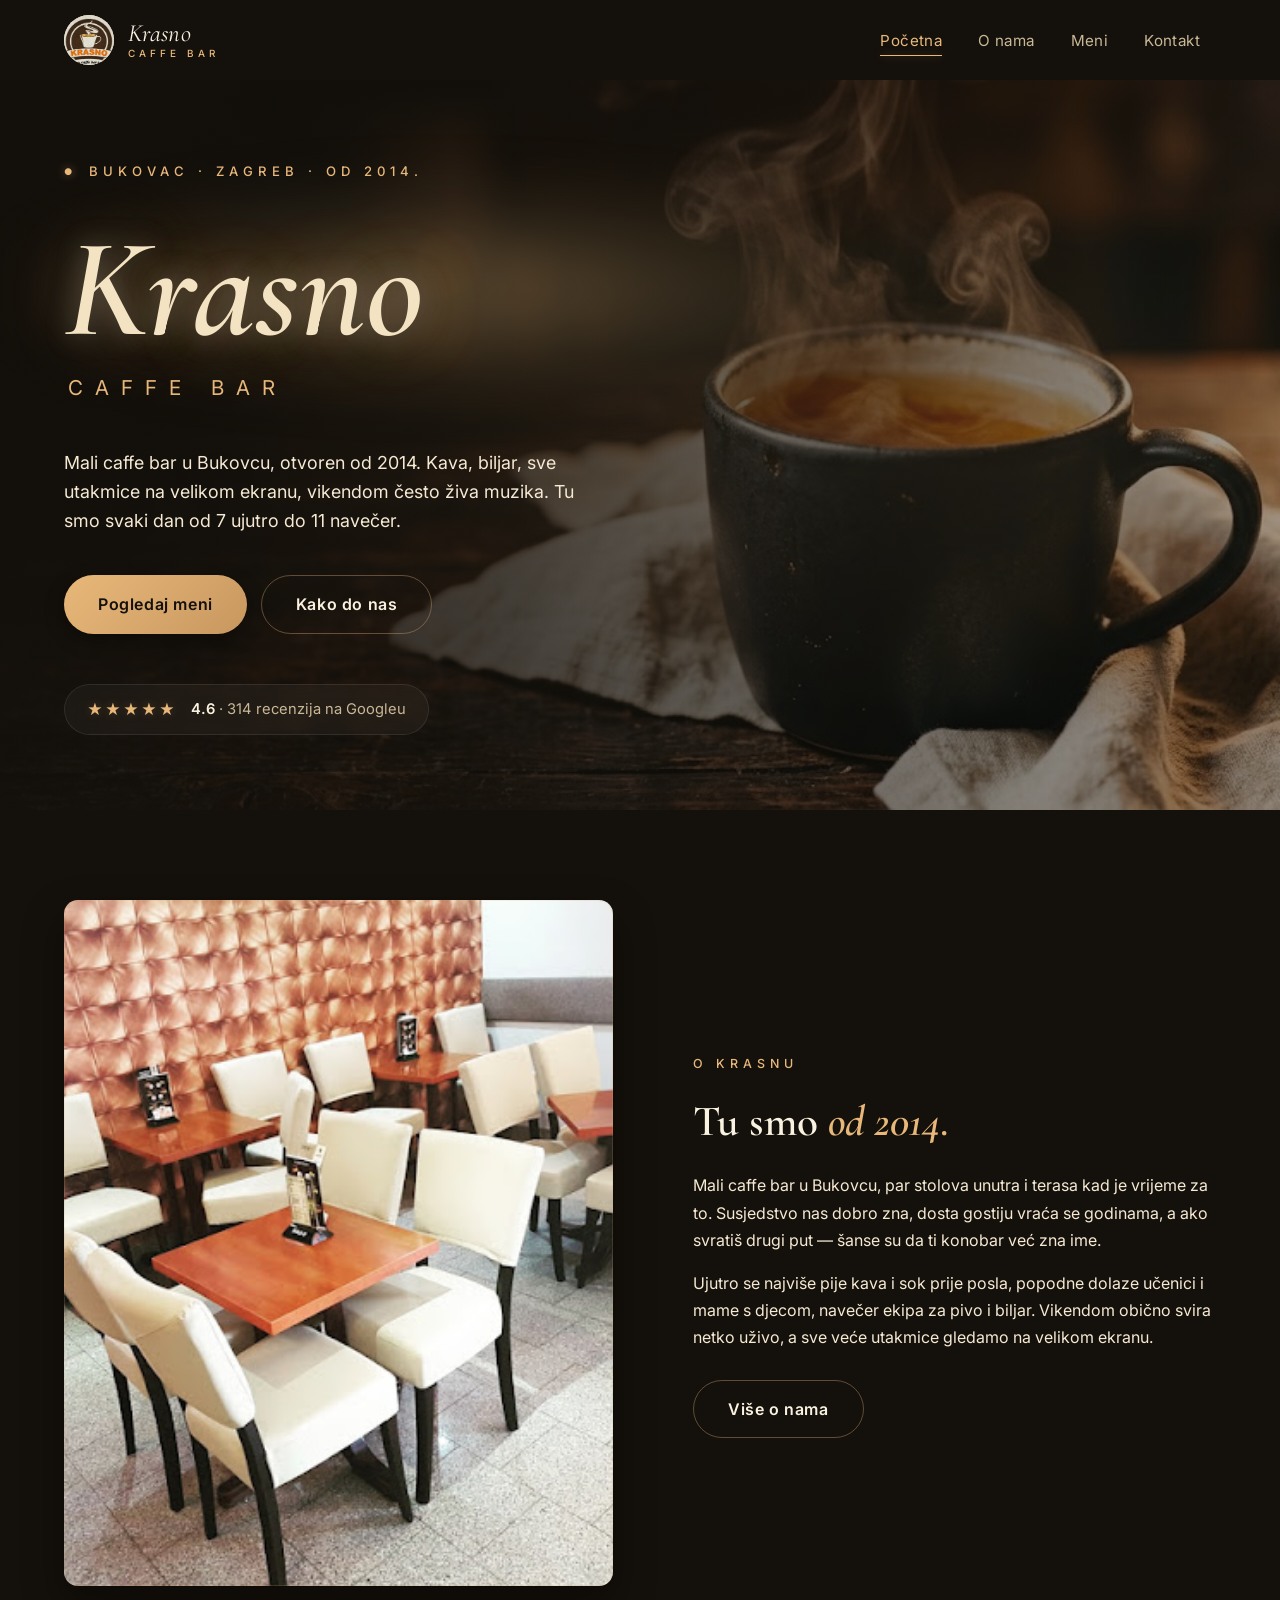
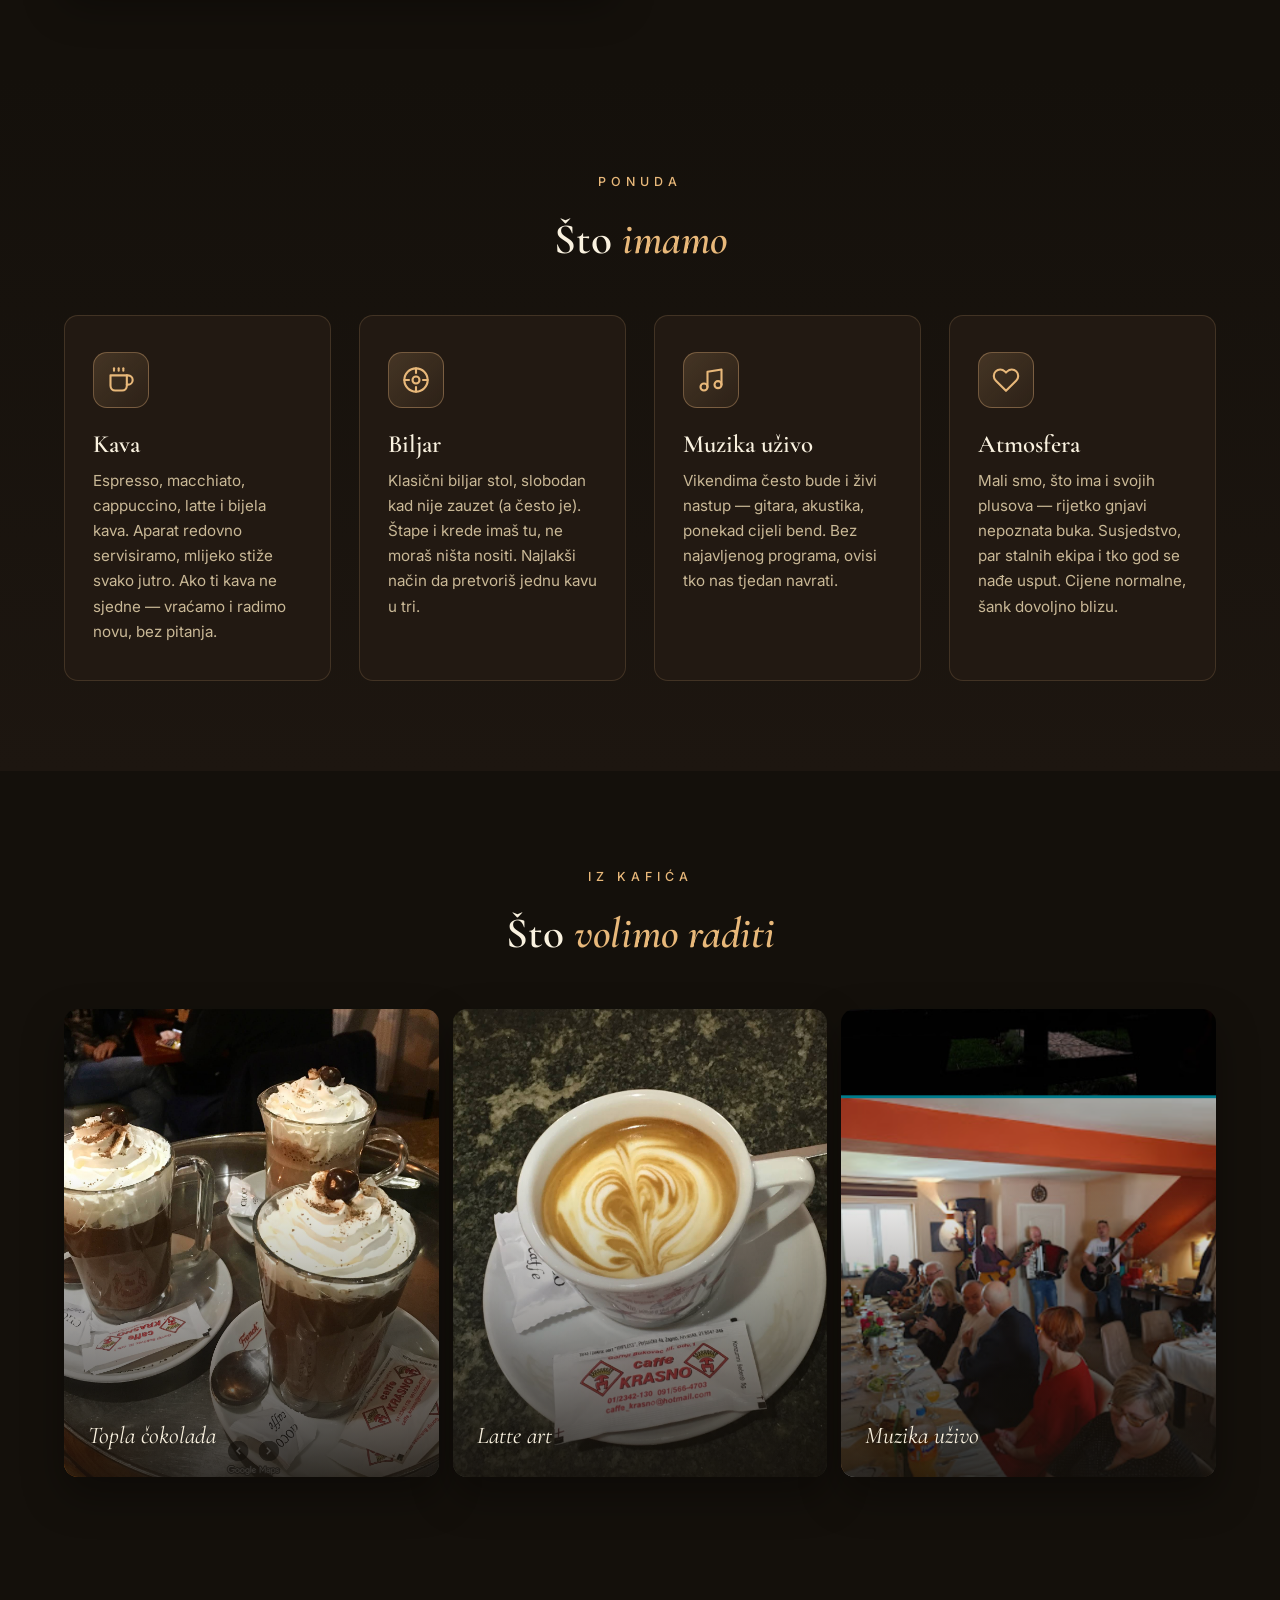
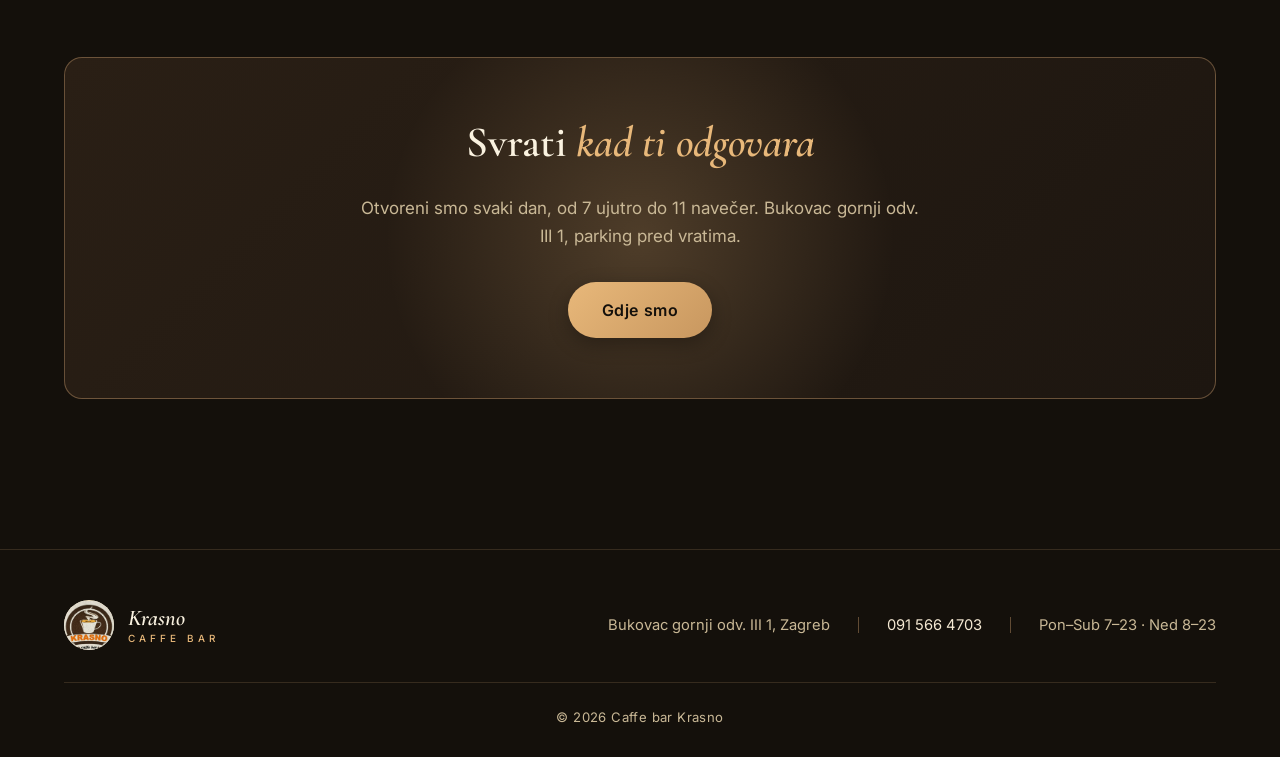
==== commit e3779b7b: "Add files via upload fixevi nedjelja" ====
--- a/caffe_bar_krasno_pravi/index.html
+++ b/caffe_bar_krasno_pravi/index.html
@@ -11,7 +11,7 @@
   <link rel="preload" as="image" href="hero.jpg" fetchpriority="high">
   <link rel="preconnect" href="https://fonts.googleapis.com">
   <link rel="preconnect" href="https://fonts.gstatic.com" crossorigin>
-  <link href="https://fonts.googleapis.com/css2?family=DM+Serif+Display:ital@0;1&family=Inter:wght@400;500;600;700&display=swap" rel="stylesheet">
+  <link href="https://fonts.googleapis.com/css2?family=Cormorant+Garamond:ital,wght@0,400;0,500;0,600;0,700;1,400;1,500;1,600;1,700&family=Inter:wght@400;500;600;700&display=swap" rel="stylesheet">
   <link rel="stylesheet" href="css/style.css">
 </head>
 <body>
@@ -29,8 +29,6 @@
       <li><a href="index.html" class="active">Početna</a></li>
       <li><a href="o-nama.html">O nama</a></li>
       <li><a href="meni.html">Meni</a></li>
-      <li><a href="recenzije.html">Recenzije</a></li>
-      <li><a href="galerija.html">Galerija</a></li>
       <li><a href="kontakt.html">Kontakt</a></li>
     </ul>
     <button class="menu-toggle" aria-label="Otvori meni" aria-expanded="false" aria-controls="navLinks">
@@ -117,18 +115,22 @@
 <section>
   <div class="container">
     <div class="center-text" data-reveal>
-      <span class="section-eyebrow" style="justify-content:center; display:inline-flex;">Slike</span>
-      <h2>Iz <em>kafića</em></h2>
+      <span class="section-eyebrow" style="justify-content:center; display:inline-flex;">Iz kafića</span>
+      <h2>Što <em>volimo raditi</em></h2>
     </div>
-    <div class="peek-grid" data-reveal>
-      <a href="galerija.html"><img src="gallery/interior-wall.png" alt="Interijer"></a>
-      <a href="galerija.html"><img src="gallery/latte-heart.png" alt="Latte art"></a>
-      <a href="galerija.html"><img src="gallery/billiard.png" alt="Biljar"></a>
-      <a href="galerija.html"><img src="gallery/live-music.png" alt="Živa glazba"></a>
-      <a href="galerija.html"><img src="gallery/juices-cake.png" alt="Sokovi i kolač"></a>
-    </div>
-    <div class="center-text" style="margin-top: 36px;">
-      <a href="galerija.html" class="btn btn-ghost">Cijela galerija</a>
+    <div class="showcase-strip" data-reveal>
+      <div class="showcase-item">
+        <img src="gallery/hot-chocolate.png" alt="Topla čokolada" loading="lazy">
+        <span>Topla čokolada</span>
+      </div>
+      <div class="showcase-item">
+        <img src="gallery/latte-heart.png" alt="Latte art" loading="lazy">
+        <span>Latte art</span>
+      </div>
+      <div class="showcase-item">
+        <img src="gallery/live-music.png" alt="Muzika uživo" loading="lazy">
+        <span>Muzika uživo</span>
+      </div>
     </div>
   </div>
 </section>
@@ -145,37 +147,24 @@
 
 <footer class="footer">
   <div class="container">
-    <div class="footer-grid">
-      <div>
-        <div class="footer-brand-block">
-          <img src="logo.png" alt="Krasno logo">
-          <strong>Caffe bar Krasno</strong>
+    <div class="footer-row">
+      <div class="footer-brand-block">
+        <span class="brand-logo"><img src="logo.png" alt="Caffe bar Krasno logo"></span>
+        <div class="footer-brand-text">
+          <strong>Krasno</strong>
+          <span>Caffe Bar</span>
         </div>
-        <p>Mali caffe bar u Bukovcu, otvoreni svaki dan od 2014. Kava, biljar, sokovi, pivo, vikendom često živa muzika.</p>
       </div>
-      <div>
-        <h4>Stranice</h4>
-        <ul>
-          <li><a href="index.html">Početna</a></li>
-          <li><a href="o-nama.html">O nama</a></li>
-          <li><a href="meni.html">Meni</a></li>
-          <li><a href="recenzije.html">Recenzije</a></li>
-          <li><a href="galerija.html">Galerija</a></li>
-          <li><a href="kontakt.html">Kontakt</a></li>
-        </ul>
-      </div>
-      <div>
-        <h4>Posjeti nas</h4>
-        <ul>
-          <li>Bukovac gornji odv. III 1</li>
-          <li>10000 Zagreb</li>
-          <li><a href="tel:+385915664703">091 566 4703</a></li>
-          <li>Pon–Sub 7–23 · Ned 8–23</li>
-        </ul>
+      <div class="footer-meta">
+        <span>Bukovac gornji odv. III 1, Zagreb</span>
+        <span class="footer-meta-divider"></span>
+        <a href="tel:+385915664703">091 566 4703</a>
+        <span class="footer-meta-divider"></span>
+        <span>Pon–Sub 7–23 · Ned 8–23</span>
       </div>
     </div>
     <div class="footer-bottom">
-      © <span id="year"></span> Caffe bar Krasno. Sva prava pridržana.
+      © <span id="year"></span> Caffe bar Krasno
     </div>
   </div>
 </footer>
--- a/caffe_bar_krasno_pravi/css/style.css
+++ b/caffe_bar_krasno_pravi/css/style.css
@@ -9,23 +9,19 @@
   --bg-card: #221912;
   --cream: #f3e3c3;
   --cream-soft: #faf2e0;
-  --cream-dim: #e8d4ac;
   --amber: #d4a574;
   --amber-bright: #e8b87a;
   --gold: #c8975f;
   --gold-deep: #a87842;
   --text-on-dark: #f5e9d3;
   --text-on-dark-muted: #c9b896;
-  --text-on-light: #2a1f15;
-  --text-on-light-muted: #6b563f;
-  --accent: #8b6f47;
   --line: rgba(212, 165, 116, 0.18);
   --line-strong: rgba(212, 165, 116, 0.4);
   --glow: rgba(232, 184, 122, 0.45);
   --glow-soft: rgba(232, 184, 122, 0.22);
   --shadow-card: 0 18px 40px rgba(0, 0, 0, 0.35);
 
-  --font-serif: 'DM Serif Display', Georgia, serif;
+  --font-serif: 'Cormorant Garamond', Georgia, serif;
   --font-sans: 'Inter', system-ui, -apple-system, 'Segoe UI', Roboto, sans-serif;
 
   --maxw: 1200px;
@@ -57,14 +53,14 @@
   font-family: var(--font-serif);
   font-weight: 600;
   color: var(--cream-soft);
-  letter-spacing: 0.5px;
+  letter-spacing: 0px;
   margin: 0 0 0.6em;
   line-height: 1.15;
 }
 
-h1 { font-size: clamp(2.4rem, 6vw, 4.5rem); }
-h2 { font-size: clamp(1.9rem, 4vw, 2.8rem); }
-h3 { font-size: clamp(1.3rem, 2.5vw, 1.6rem); }
+h1 { font-size: clamp(2.4rem, 5.5vw, 4.2rem); font-weight: 600; }
+h2 { font-size: clamp(1.9rem, 3.8vw, 2.7rem); font-weight: 600; }
+h3 { font-size: clamp(1.25rem, 2.2vw, 1.55rem); font-weight: 600; }
 
 p { margin: 0 0 1em; }
 
@@ -81,15 +77,12 @@
   top: 0; left: 0; right: 0;
   z-index: 100;
   height: var(--nav-h);
-  background: rgba(20, 16, 11, 0.65);
-  backdrop-filter: blur(14px);
-  -webkit-backdrop-filter: blur(14px);
-  border-bottom: 1px solid var(--line);
-  transition: background 0.3s ease, border-color 0.3s ease;
+  background: var(--bg-deep);
+  transition: background 0.3s ease, box-shadow 0.3s ease;
 }
 .nav.scrolled {
-  background: rgba(20, 16, 11, 0.92);
-  border-bottom-color: var(--line-strong);
+  background: var(--bg-deep);
+  box-shadow: 0 8px 28px rgba(0, 0, 0, 0.35);
 }
 .nav-inner {
   height: 100%;
@@ -112,18 +105,17 @@
   border-radius: 50%;
   overflow: hidden;
   background: var(--cream);
-  box-shadow: 0 0 18px rgba(212, 165, 116, 0.25);
   flex-shrink: 0;
   position: relative;
 }
 .brand-logo img {
   position: absolute;
-  width: 128%;
-  height: 128%;
-  left: 50%;
-  top: 46%;
-  transform: translate(-50%, -50%);
+  width: 100%;
+  height: 100%;
+  left: 0;
+  top: 0;
   object-fit: contain;
+  object-position: center;
 }
 .brand-text {
   display: flex;
@@ -210,22 +202,28 @@
     left: 0; right: 0;
     flex-direction: column;
     align-items: stretch;
-    gap: 0;
-    padding: 16px;
-    background: rgba(20, 16, 11, 0.98);
-    backdrop-filter: blur(16px);
-    border-bottom: 1px solid var(--line-strong);
+    gap: 6px;
+    padding: 14px;
+    background: var(--bg-deep);
     transform: translateY(-120%);
     transition: transform 0.35s ease;
+    box-shadow: 0 14px 30px rgba(0, 0, 0, 0.35);
   }
   .nav-links.open { transform: translateY(0); }
+  .nav-links li { width: 100%; }
   .nav-links a {
-    padding: 16px 18px;
-    font-size: 1.05rem;
+    display: block;
+    width: 100%;
+    padding: 14px 18px;
+    font-size: 1.02rem;
     border-radius: 10px;
+    box-sizing: border-box;
   }
   .nav-links a.active::after { display: none; }
-  .nav-links a.active { background: rgba(212, 165, 116, 0.1); }
+  .nav-links a.active {
+    background: rgba(212, 165, 116, 0.12);
+    color: var(--amber-bright);
+  }
 }
 
 /* ============= GUMBI ============= */
@@ -275,7 +273,7 @@
 /* ============= HERO ============= */
 .hero {
   position: relative;
-  min-height: 100vh;
+  min-height: clamp(640px, 90vh, 880px);
   padding-top: var(--nav-h);
   display: flex;
   align-items: center;
@@ -298,15 +296,10 @@
     linear-gradient(105deg, rgba(20, 16, 11, 0.96) 0%, rgba(20, 16, 11, 0.78) 45%, rgba(20, 16, 11, 0.35) 100%);
   z-index: -1;
 }
-.hero > .container {
-  max-width: 1440px;
-}
 .hero-content {
   max-width: 760px;
-  padding: 60px 0;
-}
-@media (min-width: 1100px) {
-  .hero-content { margin-left: -2vw; }
+  padding: 40px 0;
+  width: 100%;
 }
 .hero-eyebrow {
   display: inline-flex;
@@ -329,15 +322,17 @@
   line-height: 1;
 }
 .hero h1 {
-  font-size: clamp(5rem, 16vw, 13rem);
+  font-size: clamp(4rem, 11vw, 9rem);
   margin: 0 0 12px;
   color: var(--cream);
   position: relative;
   isolation: isolate;
   font-style: italic;
-  font-weight: 400;
-  letter-spacing: -0.5px;
-  line-height: 0.95;
+  font-weight: 600;
+  letter-spacing: 0;
+  line-height: 1;
+  max-width: 100%;
+  overflow-wrap: break-word;
   text-shadow:
     0 0 28px rgba(243, 227, 195, 0.35),
     0 0 70px rgba(232, 184, 122, 0.32),
@@ -447,7 +442,8 @@
 }
 .page-head p {
   margin-top: 16px;
-  color: var(--text-on-dark-muted);
+  color: var(--text-on-dark);
+  font-size: 1.05rem;
   max-width: 620px;
   margin-left: auto;
   margin-right: auto;
@@ -457,9 +453,7 @@
 section { padding: 90px 0; }
 
 .section-eyebrow {
-  display: inline-flex;
-  align-items: center;
-  gap: 14px;
+  display: inline-block;
   font-size: 0.78rem;
   font-weight: 500;
   letter-spacing: 5px;
@@ -467,17 +461,11 @@
   color: var(--amber-bright);
   margin-bottom: 22px;
 }
-.section-eyebrow::before {
-  content: '';
-  width: 36px; height: 1px;
-  background: var(--amber-bright);
-  box-shadow: 0 0 8px var(--glow-soft);
-}
 
 h2 em, h1 em {
   font-style: italic;
   color: var(--amber-bright);
-  font-weight: 400;
+  font-weight: 600;
 }
 
 /* ============= POČETNA — INTRO ============= */
@@ -508,8 +496,8 @@
   border-radius: 14px;
   pointer-events: none;
 }
-.intro-text h2 em { color: var(--amber-bright); font-style: italic; font-weight: 400; }
-.intro-text p { color: var(--text-on-dark); font-size: 1.05rem; }
+.intro-text h2 em { color: var(--amber-bright); font-style: italic; font-weight: 600; }
+.intro-text p { color: var(--text-on-dark); font-size: 1rem; line-height: 1.7; }
 
 @media (max-width: 880px) {
   .intro-grid { grid-template-columns: 1fr; gap: 40px; }
@@ -519,14 +507,18 @@
 /* ============= POČETNA — FEATURES ============= */
 .features {
   background: linear-gradient(180deg, var(--bg-deep), var(--bg-dark));
-  border-top: 1px solid var(--line);
-  border-bottom: 1px solid var(--line);
 }
 .features-grid {
   display: grid;
   grid-template-columns: repeat(auto-fit, minmax(240px, 1fr));
   gap: 28px;
   margin-top: 50px;
+}
+.features-grid.three-cols {
+  grid-template-columns: repeat(3, 1fr);
+}
+@media (max-width: 980px) {
+  .features-grid.three-cols { grid-template-columns: 1fr; }
 }
 .feature-card {
   background: var(--bg-card);
@@ -535,10 +527,12 @@
   padding: 36px 28px;
   transition: transform 0.35s ease, border-color 0.3s ease, box-shadow 0.35s ease;
 }
-.feature-card:hover {
-  transform: translateY(-6px);
-  border-color: var(--line-strong);
-  box-shadow: 0 18px 40px rgba(0, 0, 0, 0.4), 0 0 30px var(--glow-soft);
+@media (hover: hover) {
+  .feature-card:hover {
+    transform: translateY(-6px);
+    border-color: var(--line-strong);
+    box-shadow: 0 18px 40px rgba(0, 0, 0, 0.4), 0 0 30px var(--glow-soft);
+  }
 }
 .feature-icon {
   width: 56px; height: 56px;
@@ -552,8 +546,56 @@
   margin-bottom: 22px;
 }
 .feature-icon svg { width: 28px; height: 28px; }
-.feature-card h3 { color: var(--cream-soft); margin-bottom: 8px; }
-.feature-card p { color: var(--text-on-dark-muted); margin: 0; font-size: 0.97rem; }
+.feature-card h3 { color: var(--cream-soft); margin-bottom: 10px; }
+.feature-card p { color: var(--text-on-dark-muted); margin: 0; font-size: 0.95rem; line-height: 1.65; }
+
+/* ============= POČETNA — SHOWCASE ============= */
+.showcase-strip {
+  display: grid;
+  grid-template-columns: repeat(3, 1fr);
+  gap: 14px;
+  margin-top: 50px;
+}
+.showcase-item {
+  position: relative;
+  aspect-ratio: 4 / 5;
+  overflow: hidden;
+  border-radius: 14px;
+  box-shadow: var(--shadow-card);
+}
+.showcase-item img {
+  width: 100%;
+  height: 100%;
+  object-fit: cover;
+  object-position: center;
+  transition: transform 0.7s ease;
+}
+.showcase-item::after {
+  content: '';
+  position: absolute;
+  inset: 0;
+  background: linear-gradient(180deg, transparent 35%, rgba(20, 16, 11, 0.85) 100%);
+  pointer-events: none;
+}
+.showcase-item span {
+  position: absolute;
+  bottom: 22px;
+  left: 24px;
+  z-index: 2;
+  color: var(--cream-soft);
+  font-family: var(--font-serif);
+  font-size: 1.5rem;
+  font-style: italic;
+  text-shadow: 0 2px 12px rgba(0, 0, 0, 0.6);
+}
+@media (hover: hover) {
+  .showcase-item:hover img { transform: scale(1.06); }
+}
+@media (max-width: 880px) {
+  .showcase-strip { grid-template-columns: 1fr; gap: 14px; }
+  .showcase-item { aspect-ratio: 16 / 10; }
+  .showcase-item span { font-size: 1.4rem; bottom: 20px; left: 22px; }
+}
 
 /* ============= POČETNA — VITRINE / PEEK ============= */
 .peek-grid {
@@ -632,7 +674,7 @@
   box-shadow: var(--shadow-card);
 }
 .about-img img { width: 100%; height: 100%; object-fit: cover; }
-.about-text p { color: var(--text-on-dark); font-size: 1.05rem; }
+.about-text p { color: var(--text-on-dark); font-size: 1rem; line-height: 1.7; }
 .about-stats {
   display: grid;
   grid-template-columns: repeat(3, 1fr);
@@ -644,16 +686,17 @@
 .about-stats strong {
   display: block;
   font-family: var(--font-serif);
-  font-size: clamp(2.5rem, 4vw, 3.4rem);
+  font-size: clamp(2.2rem, 3.6vw, 2.9rem);
   color: var(--cream-soft);
-  font-weight: 400;
+  font-weight: 600;
   line-height: 1;
-  margin-bottom: 12px;
+  margin-bottom: 14px;
 }
 .about-stats span {
   display: block;
-  font-size: 0.72rem;
-  letter-spacing: 3px;
+  font-family: var(--font-sans);
+  font-size: 0.78rem;
+  letter-spacing: 2.5px;
   text-transform: uppercase;
   color: var(--text-on-dark-muted);
   font-weight: 500;
@@ -673,19 +716,20 @@
 }
 .menu-tab {
   background: transparent;
-  border: 1px solid var(--line);
-  color: var(--text-on-dark-muted);
+  border: 1px solid var(--line-strong);
+  color: var(--text-on-dark);
   padding: 10px 22px;
   border-radius: 50px;
-  font-size: 0.92rem;
+  font-size: 0.95rem;
   font-family: var(--font-sans);
+  font-weight: 500;
   letter-spacing: 0.4px;
   cursor: pointer;
   transition: all 0.25s ease;
 }
 .menu-tab:hover {
   color: var(--cream-soft);
-  border-color: var(--line-strong);
+  border-color: var(--amber-bright);
 }
 .menu-tab.active {
   background: linear-gradient(135deg, var(--amber-bright), var(--gold));
@@ -714,23 +758,16 @@
 }
 .menu-item-name {
   font-family: var(--font-serif);
-  font-size: 1.2rem;
+  font-size: 1.3rem;
   color: var(--cream-soft);
-  font-weight: 400;
-}
-.menu-item-dots { display: none; }
+  font-weight: 500;
+}
 .menu-item-price {
   font-family: var(--font-serif);
-  font-size: 1.15rem;
-  color: var(--amber-bright);
-  font-weight: 400;
+  font-size: 1.25rem;
+  color: var(--amber-bright);
+  font-weight: 500;
   white-space: nowrap;
-}
-.menu-item-desc {
-  width: 100%;
-  font-size: 0.88rem;
-  color: var(--text-on-dark-muted);
-  margin: 4px 0 0;
 }
 
 /* ============= RECENZIJE CAROUSEL ============= */
@@ -1066,30 +1103,6 @@
 }
 .hours-list .day { color: var(--text-on-dark-muted); }
 .hours-list li.today .day { color: var(--amber-bright); }
-
-.contact-socials {
-  display: flex;
-  gap: 12px;
-  margin-top: 24px;
-}
-.social-btn {
-  width: 48px; height: 48px;
-  border-radius: 12px;
-  background: var(--bg-card);
-  border: 1px solid var(--line-strong);
-  color: var(--cream-soft);
-  display: flex;
-  align-items: center;
-  justify-content: center;
-  transition: all 0.25s ease;
-}
-.social-btn:hover {
-  background: linear-gradient(135deg, var(--amber-bright), var(--gold));
-  color: var(--bg-deep);
-  box-shadow: 0 0 22px var(--glow);
-  transform: translateY(-2px);
-}
-.social-btn svg { width: 22px; height: 22px; }
 
 /* Pill action buttons (kontakt) */
 .contact-pills {
@@ -1166,58 +1179,82 @@
 .footer {
   background: var(--bg-deep);
   border-top: 1px solid var(--line);
-  padding: 60px 0 30px;
+  padding: 50px 0 28px;
   margin-top: 60px;
 }
-.footer-grid {
-  display: grid;
-  grid-template-columns: 1.5fr 1fr 1fr;
-  gap: 50px;
-  margin-bottom: 40px;
+.footer-row {
+  display: flex;
+  justify-content: space-between;
+  align-items: center;
+  flex-wrap: wrap;
+  gap: 28px;
+  padding-bottom: 32px;
+  border-bottom: 1px solid var(--line);
+  margin-bottom: 24px;
 }
 .footer-brand-block {
   display: flex;
   align-items: center;
   gap: 14px;
-  margin-bottom: 18px;
-}
-.footer-brand-block img {
-  width: 54px; height: 54px;
-  border-radius: 50%;
-  background: var(--cream);
-}
-.footer-brand-block strong {
+}
+.footer-brand-block .brand-logo {
+  width: 50px;
+  height: 50px;
+}
+.footer-brand-text {
+  display: flex;
+  flex-direction: column;
+  line-height: 1;
+}
+.footer-brand-text strong {
   font-family: var(--font-serif);
-  font-size: 1.25rem;
+  font-style: italic;
+  font-size: 1.4rem;
   color: var(--cream-soft);
-  letter-spacing: 1px;
+  font-weight: 600;
+}
+.footer-brand-text span {
+  font-size: 0.62rem;
+  letter-spacing: 4px;
   text-transform: uppercase;
-}
-.footer p { color: var(--text-on-dark-muted); font-size: 0.95rem; max-width: 320px; }
-.footer h4 {
-  font-family: var(--font-sans);
-  font-size: 0.85rem;
-  letter-spacing: 2px;
-  text-transform: uppercase;
-  color: var(--amber-bright);
-  margin-bottom: 18px;
-  font-weight: 600;
-}
-.footer ul { list-style: none; padding: 0; margin: 0; }
-.footer ul li { margin-bottom: 10px; }
-.footer ul a { color: var(--text-on-dark); font-size: 0.95rem; }
-.footer ul a:hover { color: var(--amber-bright); }
+  color: var(--amber-bright);
+  margin-top: 4px;
+  font-weight: 500;
+}
+.footer-meta {
+  display: flex;
+  gap: 28px;
+  align-items: center;
+  flex-wrap: wrap;
+  color: var(--text-on-dark-muted);
+  font-size: 0.92rem;
+}
+.footer-meta a { color: var(--text-on-dark); }
+.footer-meta a:hover { color: var(--amber-bright); }
+.footer-meta-divider {
+  width: 1px;
+  height: 16px;
+  background: var(--line-strong);
+}
 .footer-bottom {
-  border-top: 1px solid var(--line);
-  padding-top: 24px;
   text-align: center;
   color: var(--text-on-dark-muted);
-  font-size: 0.85rem;
+  font-size: 0.82rem;
   letter-spacing: 0.4px;
 }
 
-@media (max-width: 880px) {
-  .footer-grid { grid-template-columns: 1fr; gap: 36px; }
+
+@media (max-width: 720px) {
+  .footer-row {
+    flex-direction: column;
+    align-items: flex-start;
+    gap: 22px;
+  }
+  .footer-meta {
+    gap: 14px 22px;
+    font-size: 0.88rem;
+  }
+  .footer-meta-divider { display: none; }
 }
 
 /* ============= REVEAL pri scrollu ============= */
@@ -1233,12 +1270,6 @@
 
 /* ============= UTIL ============= */
 .center-text { text-align: center; }
-.divider {
-  width: 60px; height: 2px;
-  background: var(--amber-bright);
-  margin: 0 auto 28px;
-  box-shadow: 0 0 12px var(--glow);
-}
 
 @media (prefers-reduced-motion: reduce) {
   *, *::before, *::after {
@@ -1284,10 +1315,10 @@
   .feature-card { padding: 28px 22px; }
   .menu-list { gap: 4px 32px; }
   .menu-item { padding: 14px 0; }
-  .menu-item-name { font-size: 1.05rem; }
-  .menu-item-price { font-size: 1rem; }
+  .menu-item-name { font-size: 1.15rem; }
+  .menu-item-price { font-size: 1.1rem; }
   .menu-tabs { gap: 6px; margin-bottom: 36px; }
-  .menu-tab { padding: 8px 16px; font-size: 0.85rem; }
+  .menu-tab { padding: 9px 16px; font-size: 0.9rem; }
   .review-card { padding: 28px 22px; }
   .review-text { font-size: 1rem; }
   .review-dots { gap: 12px; padding: 6px 0; }
@@ -1303,10 +1334,28 @@
   .about-stats { gap: 16px; margin-top: 32px; padding-top: 28px; }
   .about-stats strong { font-size: clamp(1.8rem, 8vw, 2.4rem); }
   .about-stats span { font-size: 0.65rem; letter-spacing: 2px; }
-  .nav-inner { padding: 0 20px; }
-  .brand img { width: 42px; height: 42px; }
-  .brand-name { font-size: 1.3rem; }
-  .brand-sub { font-size: 0.55rem; letter-spacing: 3px; }
+  .nav { height: 68px; }
+  .nav-inner { padding: 0 18px; }
+  .brand { gap: 11px; }
+  .brand-logo { width: 40px; height: 40px; }
+  .brand-name { font-size: 1.25rem; line-height: 1; }
+  .brand-sub { font-size: 0.55rem; letter-spacing: 3px; line-height: 1; margin-top: 5px; }
+  .menu-toggle {
+    width: 40px; height: 40px;
+    border-color: var(--line);
+  }
+  .menu-toggle span {
+    left: 9px; right: 9px;
+  }
+  .menu-toggle span:nth-child(1) { top: 12px; }
+  .menu-toggle span:nth-child(2) { top: 19px; }
+  .menu-toggle span:nth-child(3) { top: 26px; }
+  .menu-toggle.open span:nth-child(1) { top: 19px; transform: rotate(45deg); }
+  .menu-toggle.open span:nth-child(3) { top: 19px; transform: rotate(-45deg); }
+  .menu-toggle.open { border-color: var(--line-strong); background: rgba(212, 165, 116, 0.06); }
+  .nav-links { top: 68px; }
+  .hero { padding-top: calc(68px + 50px); }
+  .page-head { padding: calc(68px + 50px) 0 40px; }
 }
 
 @media (max-width: 480px) {
@@ -1328,7 +1377,7 @@
   .btn-primary:hover,
   .btn-ghost:hover,
   .review-btn:hover,
-  .social-btn:hover,
+  .pill-btn:hover,
   .menu-tab:hover {
     transform: none;
   }
